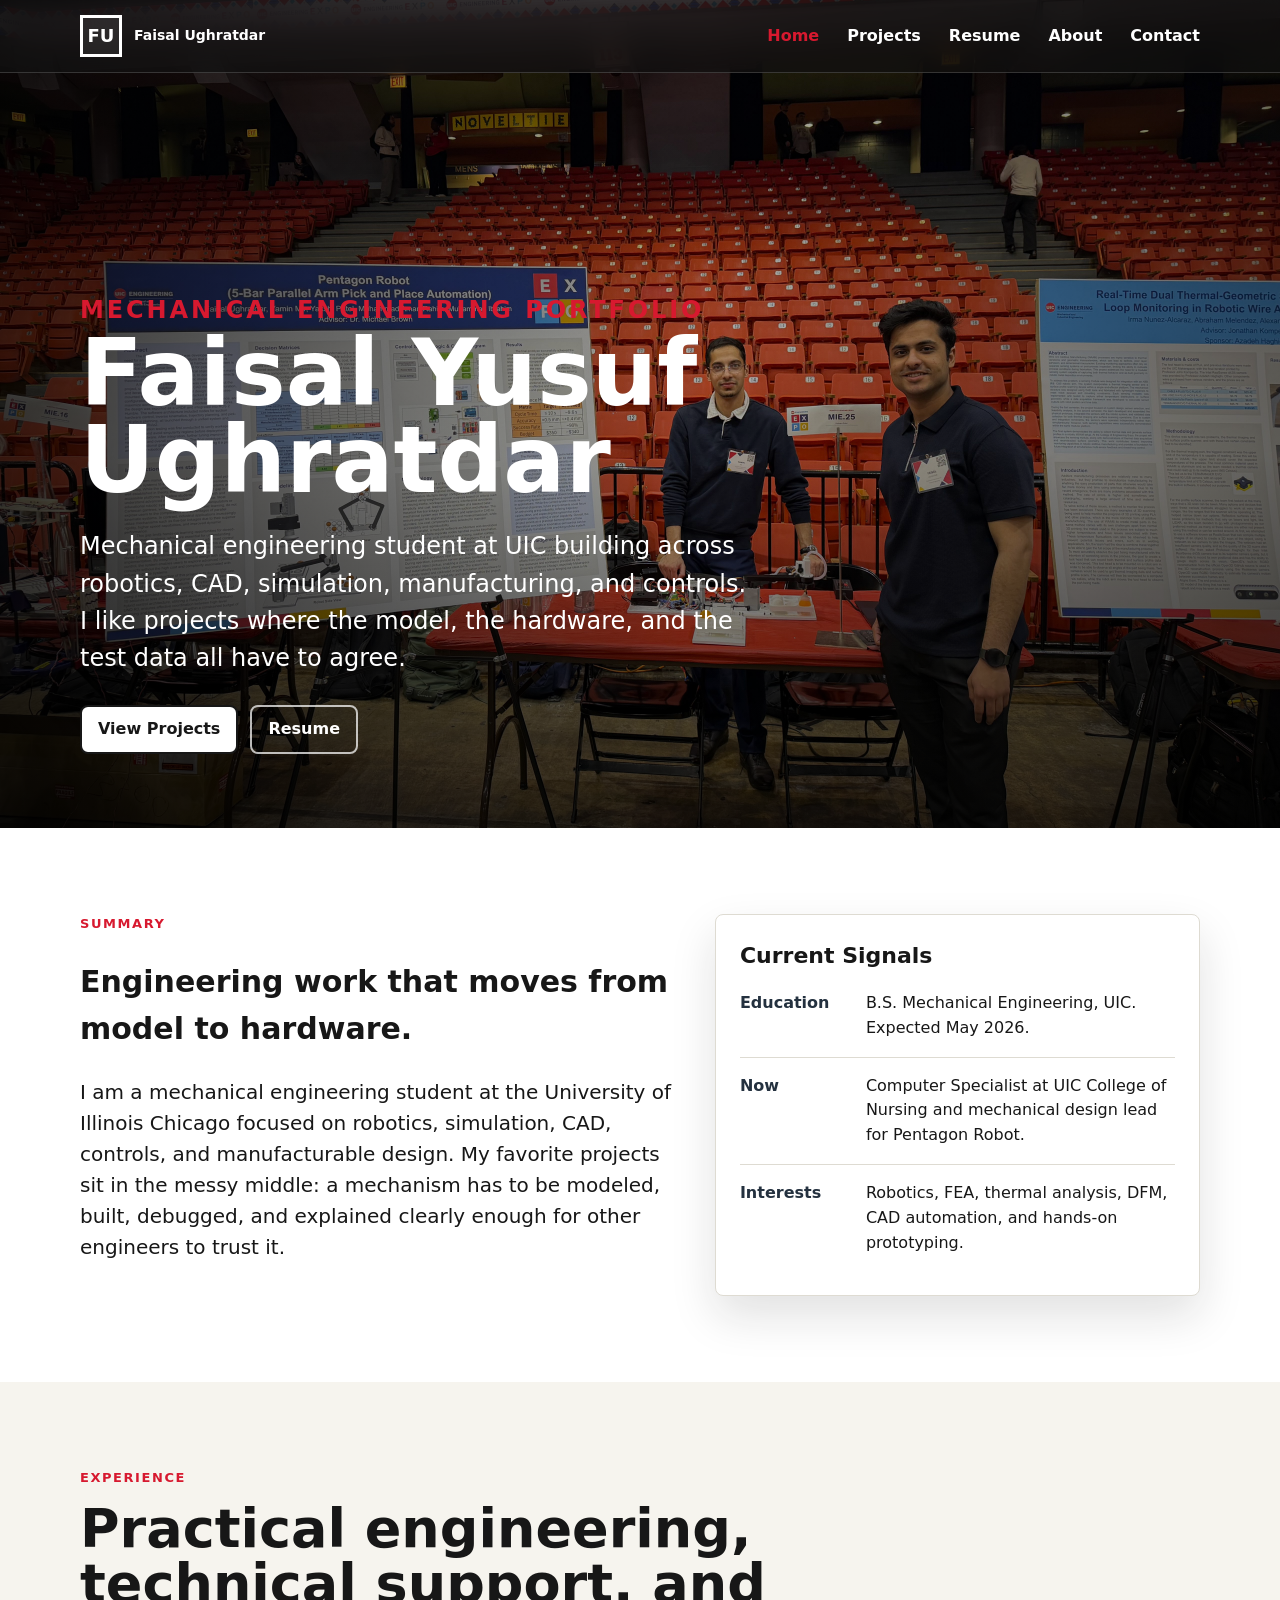
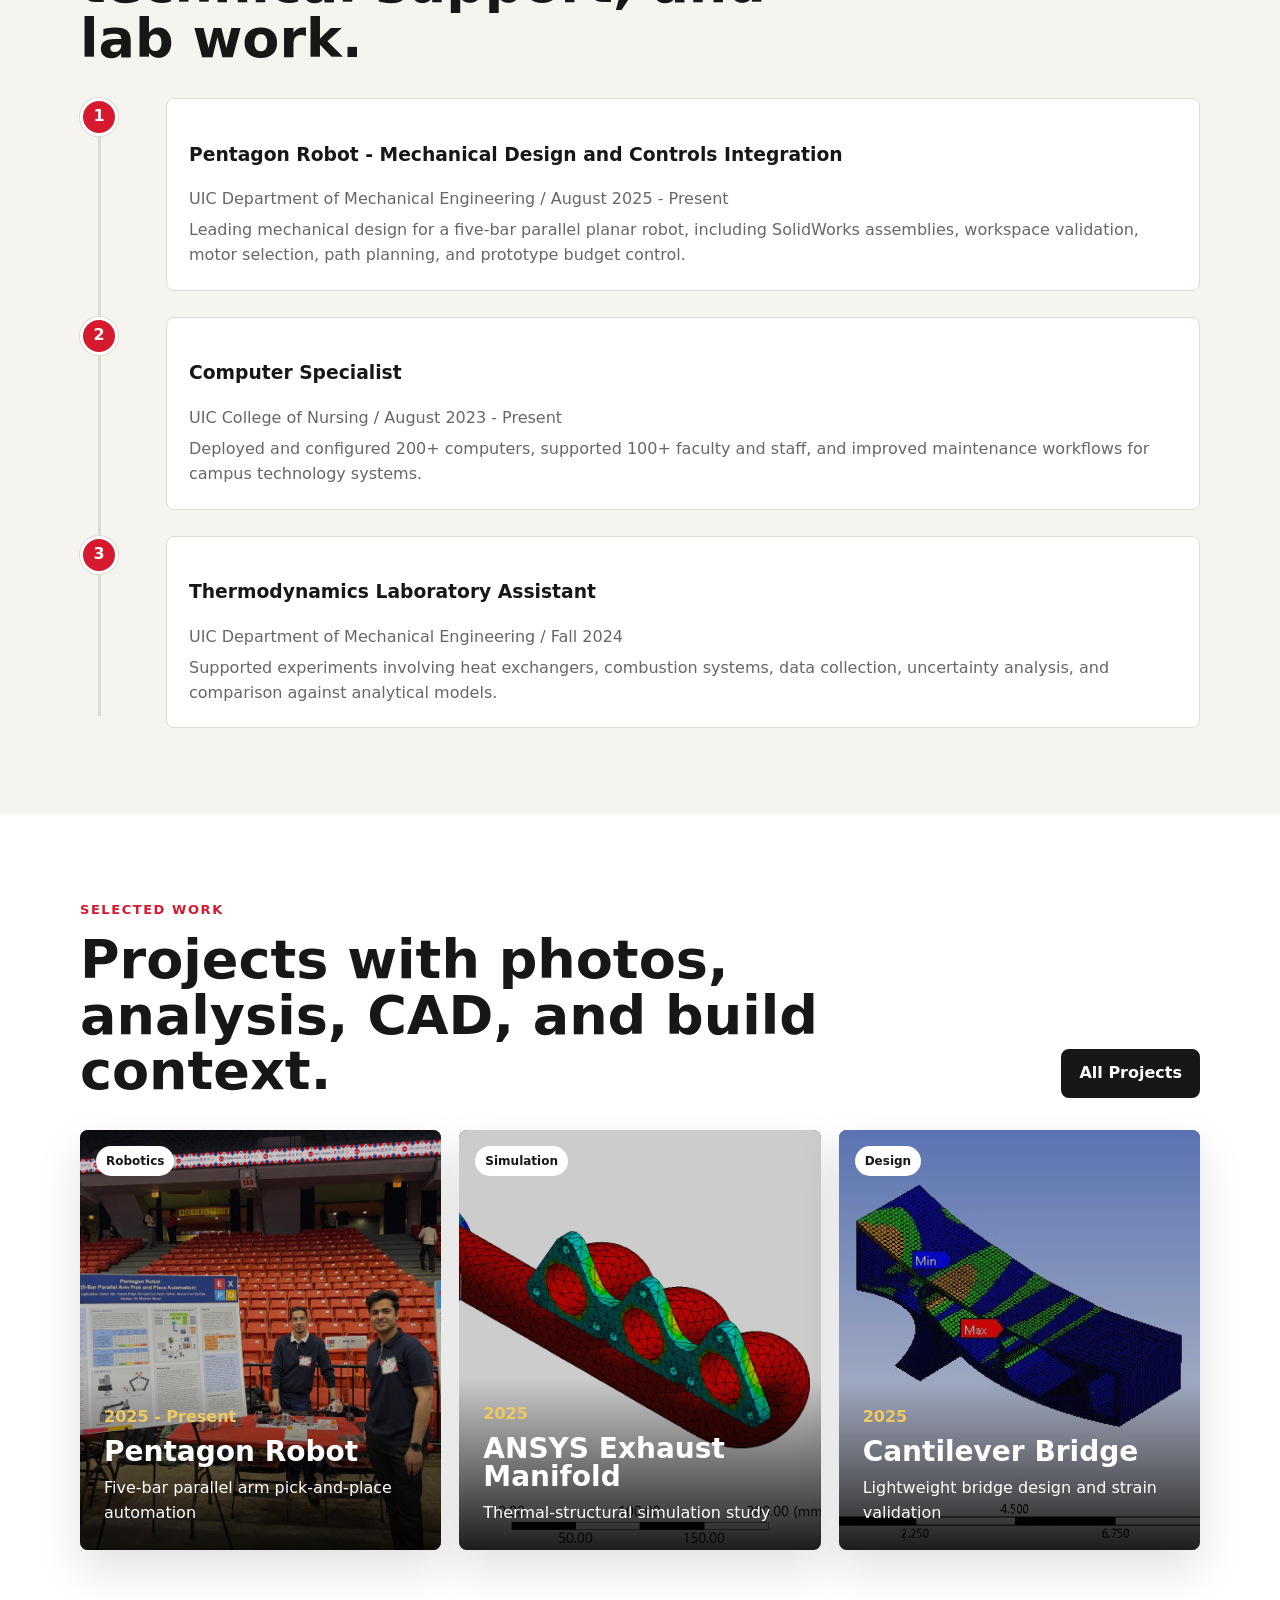
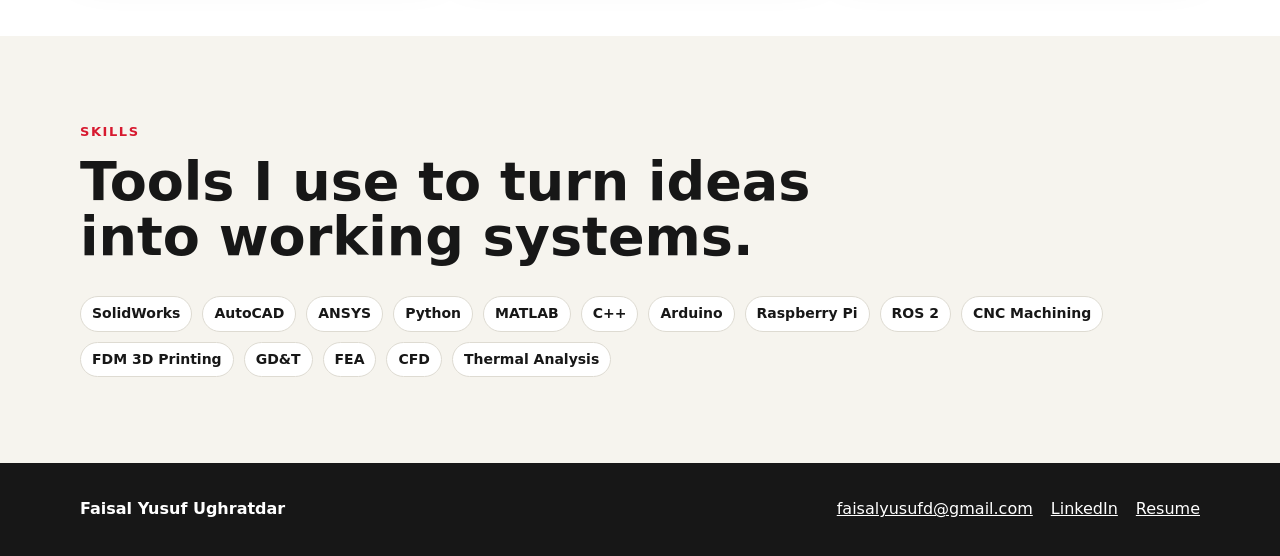
==== index.html @ 419439cc "Create engineering portfolio site" ====
<!doctype html>
<html lang="en">
  <head>
    <meta charset="utf-8">
    <meta name="viewport" content="width=device-width, initial-scale=1">
    <meta
      name="description"
      content="Mechanical engineering portfolio for Faisal Yusuf Ughratdar, featuring robotics, CAD, ANSYS simulation, and product design projects.">
    <title>Faisal Yusuf Ughratdar | Mechanical Engineering Portfolio</title>
    <link rel="stylesheet" href="assets/css/styles.css">
  </head>
  <body>
    <header class="site-header">
      <div class="shell nav-shell">
        <a class="brand" href="index.html" aria-label="Faisal Yusuf Ughratdar home">
          <span class="brand-mark">FU</span>
          <span>Faisal Ughratdar</span>
        </a>
        <button class="nav-toggle" type="button" aria-expanded="false" aria-label="Open navigation" data-nav-toggle>+</button>
        <nav class="nav-links" data-nav>
          <a href="index.html" aria-current="page">Home</a>
          <a href="projects.html">Projects</a>
          <a href="resume.html">Resume</a>
          <a href="about.html">About</a>
          <a href="contact.html">Contact</a>
        </nav>
      </div>
    </header>

    <main>
      <section class="hero">
        <img src="assets/media/projects/pentagon-robot/expo-poster.jpeg" alt="Faisal presenting the Pentagon Robot project at the UIC Engineering Expo">
        <div class="shell hero-content">
          <p class="eyebrow" data-profile-title>Mechanical Engineering Portfolio</p>
          <h1 data-profile-name>Faisal Yusuf Ughratdar</h1>
          <p data-profile-summary></p>
          <div class="hero-actions">
            <a class="button" href="projects.html">View Projects</a>
            <a class="button button--ghost" href="assets/media/resume/faisal-ughratdar-resume.pdf" data-profile-resume>Resume</a>
          </div>
        </div>
      </section>

      <section class="section section--white">
        <div class="shell intro-grid">
          <div class="intro-copy">
            <p class="eyebrow">Summary</p>
            <h2>Engineering work that moves from model to hardware.</h2>
            <p>
              I am a mechanical engineering student at the University of Illinois Chicago focused on robotics,
              simulation, CAD, controls, and manufacturable design. My favorite projects sit in the messy middle:
              a mechanism has to be modeled, built, debugged, and explained clearly enough for other engineers to trust it.
            </p>
          </div>
          <aside class="signal-board">
            <h2>Current Signals</h2>
            <div class="signal-row">
              <strong>Education</strong>
              <span>B.S. Mechanical Engineering, UIC. Expected May 2026.</span>
            </div>
            <div class="signal-row">
              <strong>Now</strong>
              <span>Computer Specialist at UIC College of Nursing and mechanical design lead for Pentagon Robot.</span>
            </div>
            <div class="signal-row">
              <strong>Interests</strong>
              <span>Robotics, FEA, thermal analysis, DFM, CAD automation, and hands-on prototyping.</span>
            </div>
          </aside>
        </div>
      </section>

      <section class="section">
        <div class="shell">
          <div class="section-heading">
            <div>
              <p class="eyebrow">Experience</p>
              <h2>Practical engineering, technical support, and lab work.</h2>
            </div>
          </div>
          <div class="timeline">
            <article class="timeline-item">
              <div class="timeline-dot">1</div>
              <div class="timeline-card">
                <h3>Pentagon Robot - Mechanical Design and Controls Integration</h3>
                <p>UIC Department of Mechanical Engineering / August 2025 - Present</p>
                <p>
                  Leading mechanical design for a five-bar parallel planar robot, including SolidWorks assemblies,
                  workspace validation, motor selection, path planning, and prototype budget control.
                </p>
              </div>
            </article>
            <article class="timeline-item">
              <div class="timeline-dot">2</div>
              <div class="timeline-card">
                <h3>Computer Specialist</h3>
                <p>UIC College of Nursing / August 2023 - Present</p>
                <p>
                  Deployed and configured 200+ computers, supported 100+ faculty and staff, and improved maintenance
                  workflows for campus technology systems.
                </p>
              </div>
            </article>
            <article class="timeline-item">
              <div class="timeline-dot">3</div>
              <div class="timeline-card">
                <h3>Thermodynamics Laboratory Assistant</h3>
                <p>UIC Department of Mechanical Engineering / Fall 2024</p>
                <p>
                  Supported experiments involving heat exchangers, combustion systems, data collection, uncertainty
                  analysis, and comparison against analytical models.
                </p>
              </div>
            </article>
          </div>
        </div>
      </section>

      <section class="section section--white">
        <div class="shell">
          <div class="section-heading">
            <div>
              <p class="eyebrow">Selected Work</p>
              <h2>Projects with photos, analysis, CAD, and build context.</h2>
            </div>
            <a class="button button--dark" href="projects.html">All Projects</a>
          </div>
          <div class="project-grid" data-featured-projects></div>
        </div>
      </section>

      <section class="section">
        <div class="shell">
          <div class="section-heading">
            <div>
              <p class="eyebrow">Skills</p>
              <h2>Tools I use to turn ideas into working systems.</h2>
            </div>
          </div>
          <div class="skills-cloud" data-skills></div>
        </div>
      </section>
    </main>

    <footer class="site-footer">
      <div class="shell footer-shell">
        <strong data-profile-name>Faisal Yusuf Ughratdar</strong>
        <div class="footer-links">
          <a href="mailto:faisalyusufd@gmail.com" data-profile-email>Email</a>
          <a href="https://linkedin.com/in/mechengineerfaisal" data-profile-linkedin target="_blank" rel="noreferrer">LinkedIn</a>
          <a href="assets/media/resume/faisal-ughratdar-resume.pdf" data-profile-resume>Resume</a>
        </div>
      </div>
    </footer>

    <script src="assets/js/data.js"></script>
    <script src="assets/js/site.js"></script>
  </body>
</html>
---- assets/css/styles.css ----
:root {
  --ink: #171717;
  --muted: #676767;
  --line: #dedbd2;
  --paper: #f6f4ee;
  --white: #ffffff;
  --steel: #24313f;
  --red: #d7192f;
  --blue: #005bbb;
  --gold: #d8a13b;
  --shadow: 0 20px 45px rgba(23, 23, 23, 0.13);
}

* {
  box-sizing: border-box;
}

html {
  scroll-behavior: smooth;
}

body {
  margin: 0;
  color: var(--ink);
  background: var(--paper);
  font-family: Inter, ui-sans-serif, system-ui, -apple-system, BlinkMacSystemFont, "Segoe UI", sans-serif;
  line-height: 1.55;
}

img,
iframe,
embed {
  display: block;
  max-width: 100%;
}

a {
  color: inherit;
}

.shell {
  width: min(1120px, calc(100% - 40px));
  margin: 0 auto;
}

.site-header {
  position: fixed;
  top: 0;
  z-index: 10;
  width: 100%;
  border-bottom: 1px solid rgba(255, 255, 255, 0.16);
  background: rgba(17, 17, 17, 0.7);
  backdrop-filter: blur(16px);
  color: var(--white);
}

.site-header--light {
  background: rgba(246, 244, 238, 0.9);
  color: var(--ink);
  border-color: var(--line);
}

.nav-shell {
  display: flex;
  align-items: center;
  justify-content: space-between;
  min-height: 72px;
}

.brand {
  display: inline-flex;
  align-items: center;
  gap: 12px;
  text-decoration: none;
  font-weight: 800;
}

.brand-mark {
  display: grid;
  width: 42px;
  height: 42px;
  place-items: center;
  border: 3px solid currentColor;
  background: rgba(255, 255, 255, 0.08);
  font-size: 18px;
  letter-spacing: 0;
}

.brand span:last-child {
  max-width: 180px;
  font-size: 14px;
  line-height: 1.1;
}

.nav-toggle {
  display: none;
  width: 42px;
  height: 42px;
  border: 1px solid currentColor;
  border-radius: 8px;
  background: transparent;
  color: inherit;
  font-size: 24px;
}

.nav-links {
  display: flex;
  align-items: center;
  gap: 28px;
}

.nav-links a {
  text-decoration: none;
  font-weight: 700;
}

.nav-links a:hover,
.nav-links a[aria-current="page"] {
  color: var(--red);
}

.hero {
  min-height: 92vh;
  display: grid;
  align-items: end;
  position: relative;
  overflow: hidden;
  color: var(--white);
  background: var(--ink);
}

.hero img {
  position: absolute;
  inset: 0;
  width: 100%;
  height: 100%;
  object-fit: cover;
}

.hero::after,
.project-hero__overlay {
  content: "";
  position: absolute;
  inset: 0;
  background:
    linear-gradient(90deg, rgba(0, 0, 0, 0.76), rgba(0, 0, 0, 0.28) 55%, rgba(0, 0, 0, 0.56)),
    linear-gradient(0deg, rgba(0, 0, 0, 0.62), rgba(0, 0, 0, 0.04) 45%);
}

.hero-content {
  position: relative;
  z-index: 1;
  padding: 150px 0 74px;
}

.eyebrow {
  margin: 0 0 12px;
  color: var(--red);
  font-size: 13px;
  font-weight: 900;
  letter-spacing: 0.12em;
  text-transform: uppercase;
}

.hero h1,
.page-hero h1,
.project-hero h1 {
  max-width: 920px;
  margin: 0;
  font-size: clamp(44px, 8vw, 92px);
  line-height: 0.95;
  letter-spacing: 0;
}

.hero p {
  max-width: 680px;
  margin: 24px 0 0;
  font-size: clamp(18px, 2vw, 24px);
}

.hero-actions,
.button-row {
  display: flex;
  flex-wrap: wrap;
  gap: 12px;
  margin-top: 28px;
}

.button {
  display: inline-flex;
  min-height: 44px;
  align-items: center;
  justify-content: center;
  border: 2px solid var(--ink);
  border-radius: 8px;
  padding: 10px 16px;
  background: var(--white);
  color: var(--ink);
  font-weight: 900;
  text-decoration: none;
}

.button--dark {
  border-color: var(--ink);
  background: var(--ink);
  color: var(--white);
}

.button--ghost {
  border-color: rgba(255, 255, 255, 0.72);
  background: transparent;
  color: var(--white);
}

.section {
  padding: 86px 0;
}

.section--white {
  background: var(--white);
}

.section-heading {
  display: flex;
  align-items: end;
  justify-content: space-between;
  gap: 24px;
  margin-bottom: 32px;
}

.section-heading h2,
.story-copy h2 {
  max-width: 780px;
  margin: 0;
  font-size: clamp(32px, 5vw, 54px);
  line-height: 1.02;
}

.intro-grid {
  display: grid;
  grid-template-columns: minmax(0, 1.1fr) minmax(280px, 0.9fr);
  gap: 42px;
  align-items: start;
}

.intro-copy {
  font-size: 20px;
}

.signal-board,
.project-panel {
  border: 1px solid var(--line);
  border-radius: 8px;
  padding: 24px;
  background: var(--white);
  box-shadow: var(--shadow);
}

.signal-board h2,
.project-panel h2 {
  margin: 0 0 18px;
  font-size: 22px;
}

.signal-row {
  display: grid;
  grid-template-columns: 110px 1fr;
  gap: 16px;
  padding: 16px 0;
  border-top: 1px solid var(--line);
}

.signal-row:first-of-type {
  border-top: 0;
  padding-top: 0;
}

.signal-row strong {
  color: var(--steel);
}

.timeline {
  position: relative;
  display: grid;
  gap: 26px;
}

.timeline::before {
  content: "";
  position: absolute;
  left: 18px;
  top: 12px;
  bottom: 12px;
  width: 3px;
  background: var(--line);
}

.timeline-item {
  position: relative;
  display: grid;
  grid-template-columns: 66px 1fr;
  gap: 20px;
}

.timeline-dot {
  display: grid;
  width: 38px;
  height: 38px;
  place-items: center;
  border: 3px solid var(--white);
  border-radius: 999px;
  background: var(--red);
  color: var(--white);
  box-shadow: 0 0 0 1px var(--line);
  font-weight: 900;
}

.timeline-card {
  border: 1px solid var(--line);
  border-radius: 8px;
  padding: 22px;
  background: var(--white);
}

.timeline-card p {
  margin: 6px 0 0;
  color: var(--muted);
}

.project-grid {
  display: grid;
  grid-template-columns: repeat(3, minmax(0, 1fr));
  gap: 18px;
}

.project-card {
  position: relative;
  min-height: 420px;
  overflow: hidden;
  border-radius: 8px;
  background: var(--ink);
  color: var(--white);
  box-shadow: var(--shadow);
  text-decoration: none;
}

.project-card img {
  width: 100%;
  height: 100%;
  min-height: 420px;
  object-fit: cover;
  transition: transform 260ms ease, opacity 260ms ease;
  opacity: 0.78;
}

.project-card:hover img {
  transform: scale(1.04);
  opacity: 0.58;
}

.project-card__category {
  position: absolute;
  left: 16px;
  top: 16px;
  border-radius: 999px;
  padding: 6px 10px;
  background: var(--white);
  color: var(--ink);
  font-size: 12px;
  font-weight: 900;
}

.project-card__body {
  position: absolute;
  inset: auto 0 0;
  padding: 24px;
  background: linear-gradient(0deg, rgba(0, 0, 0, 0.86), rgba(0, 0, 0, 0));
}

.project-card__body p {
  margin: 0 0 8px;
  color: #f1c85b;
  font-weight: 900;
}

.project-card__body h3 {
  margin: 0;
  font-size: 28px;
  line-height: 1;
}

.project-card__body span {
  display: block;
  margin-top: 10px;
}

.filter-bar {
  display: flex;
  flex-wrap: wrap;
  gap: 10px;
  margin-bottom: 28px;
}

.filter-pill {
  min-height: 38px;
  border: 1px solid var(--line);
  border-radius: 999px;
  padding: 8px 14px;
  background: var(--white);
  color: var(--ink);
  font-weight: 900;
  cursor: pointer;
}

.filter-pill.is-active {
  border-color: var(--red);
  background: var(--red);
  color: var(--white);
}

.page-hero {
  padding: 150px 0 62px;
  background: var(--steel);
  color: var(--white);
}

.page-hero p {
  max-width: 740px;
  margin: 18px 0 0;
  color: rgba(255, 255, 255, 0.82);
  font-size: 20px;
}

.resume-frame {
  width: 100%;
  height: min(78vh, 860px);
  border: 1px solid var(--line);
  border-radius: 8px;
  background: var(--white);
}

.contact-grid,
.project-story {
  display: grid;
  grid-template-columns: minmax(0, 1.25fr) minmax(300px, 0.75fr);
  gap: 32px;
  align-items: start;
}

.contact-card {
  border: 1px solid var(--line);
  border-radius: 8px;
  padding: 24px;
  background: var(--white);
}

.contact-card h2 {
  margin-top: 0;
}

.tag-list {
  display: flex;
  flex-wrap: wrap;
  gap: 10px;
}

.tag-list span,
[data-skills] span {
  display: inline-flex;
  align-items: center;
  min-height: 34px;
  border: 1px solid var(--line);
  border-radius: 999px;
  padding: 6px 11px;
  background: var(--white);
  font-size: 14px;
  font-weight: 800;
}

.skills-cloud {
  display: flex;
  flex-wrap: wrap;
  gap: 10px;
}

.project-hero {
  position: relative;
  min-height: 64vh;
  display: grid;
  align-items: end;
  overflow: hidden;
  color: var(--white);
  background: var(--ink);
}

.project-hero img {
  position: absolute;
  inset: 0;
  width: 100%;
  height: 100%;
  object-fit: cover;
}

.project-hero__content {
  position: relative;
  z-index: 1;
  padding: 140px 0 58px;
}

.project-hero__content p {
  margin: 0 0 12px;
  color: #f1c85b;
  font-weight: 900;
}

.project-hero__content span {
  display: block;
  margin-top: 14px;
  font-size: 22px;
}

.back-link {
  display: inline-flex;
  margin-bottom: 22px;
  color: var(--white);
  font-weight: 900;
  text-decoration: none;
}

.story-columns {
  display: grid;
  grid-template-columns: repeat(3, minmax(0, 1fr));
  gap: 18px;
  margin-top: 34px;
}

.story-columns article {
  border-top: 4px solid var(--red);
  padding-top: 14px;
}

.story-columns h3 {
  margin: 0 0 8px;
}

.story-columns p {
  margin: 0;
  color: var(--muted);
}

.stat-stack {
  display: grid;
  gap: 12px;
  margin: 22px 0;
}

.stat-stack div {
  border-top: 1px solid var(--line);
  padding-top: 12px;
}

.stat-stack strong {
  display: block;
  color: var(--red);
  font-size: 28px;
  line-height: 1;
}

.stat-stack span {
  color: var(--muted);
}

.media-grid {
  display: grid;
  grid-template-columns: repeat(3, minmax(0, 1fr));
  gap: 14px;
}

.media-tile {
  width: 100%;
  aspect-ratio: 4 / 3;
  overflow: hidden;
  border: 0;
  border-radius: 8px;
  padding: 0;
  background: var(--ink);
  cursor: zoom-in;
}

.media-tile img {
  width: 100%;
  height: 100%;
  object-fit: cover;
  transition: transform 220ms ease;
}

.media-tile:hover img {
  transform: scale(1.04);
}

.video-frame {
  aspect-ratio: 16 / 9;
  overflow: hidden;
  border-radius: 8px;
  background: var(--ink);
}

.video-frame iframe {
  width: 100%;
  height: 100%;
  border: 0;
}

.lightbox {
  width: min(1100px, 92vw);
  border: 0;
  border-radius: 8px;
  padding: 0;
  background: transparent;
}

.lightbox::backdrop {
  background: rgba(0, 0, 0, 0.82);
}

.lightbox button {
  position: fixed;
  top: 18px;
  right: 18px;
  width: 44px;
  height: 44px;
  border: 0;
  border-radius: 8px;
  background: var(--white);
  color: var(--ink);
  font-weight: 900;
}

.lightbox img {
  max-height: 86vh;
  width: 100%;
  object-fit: contain;
}

.site-footer {
  padding: 34px 0;
  background: var(--ink);
  color: var(--white);
}

.footer-shell {
  display: flex;
  justify-content: space-between;
  gap: 24px;
  align-items: center;
}

.footer-links {
  display: flex;
  gap: 18px;
}

@media (max-width: 900px) {
  .nav-toggle {
    display: inline-grid;
    place-items: center;
  }

  .nav-links {
    position: absolute;
    top: 72px;
    left: 0;
    right: 0;
    display: none;
    flex-direction: column;
    align-items: stretch;
    gap: 0;
    padding: 10px 20px 20px;
    background: inherit;
  }

  .nav-links.is-open {
    display: flex;
  }

  .nav-links a {
    padding: 12px 0;
  }

  .intro-grid,
  .contact-grid,
  .project-story,
  .story-columns {
    grid-template-columns: 1fr;
  }

  .project-grid,
  .media-grid {
    grid-template-columns: repeat(2, minmax(0, 1fr));
  }
}

@media (max-width: 620px) {
  .shell {
    width: min(100% - 28px, 1120px);
  }

  .hero {
    min-height: 780px;
  }

  .hero-content {
    padding-top: 118px;
  }

  .section {
    padding: 58px 0;
  }

  .section-heading,
  .footer-shell {
    display: block;
  }

  .project-grid,
  .media-grid {
    grid-template-columns: 1fr;
  }

  .project-card,
  .project-card img {
    min-height: 360px;
  }

  .signal-row {
    grid-template-columns: 1fr;
  }
}
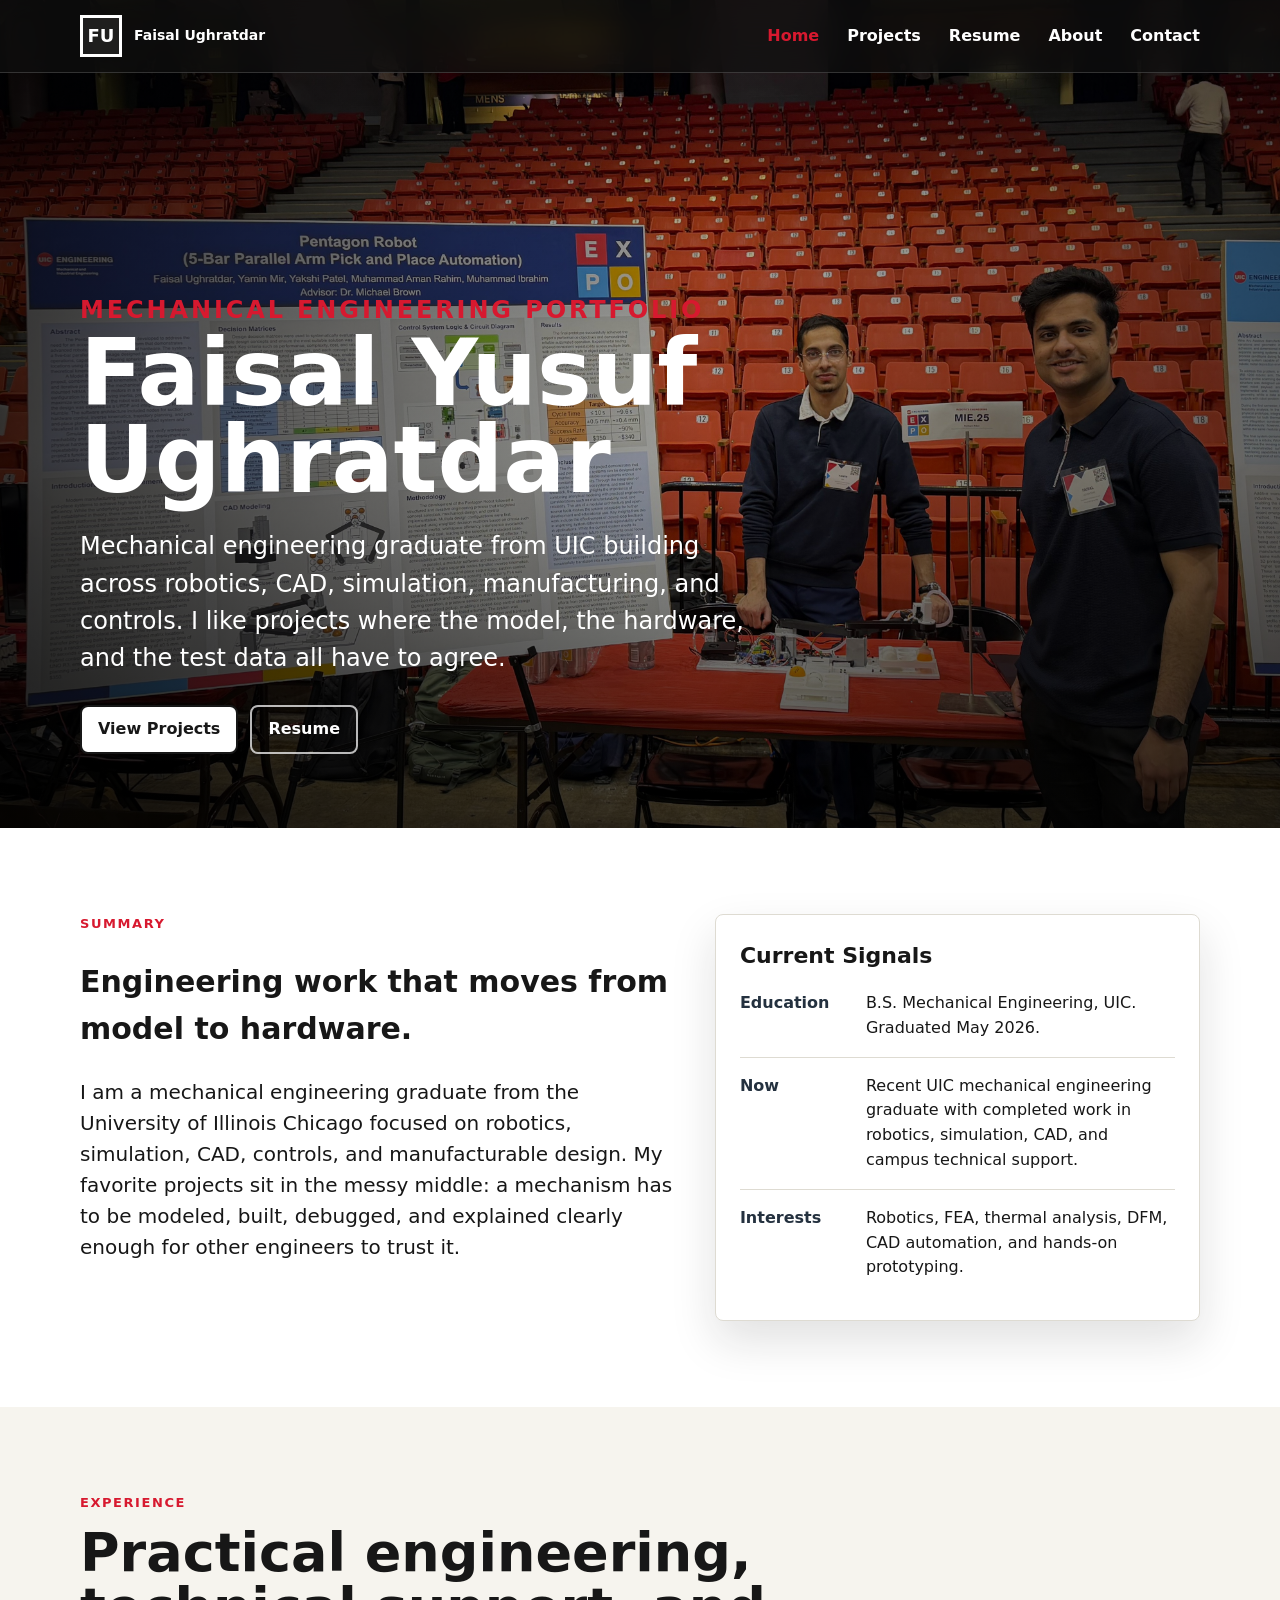
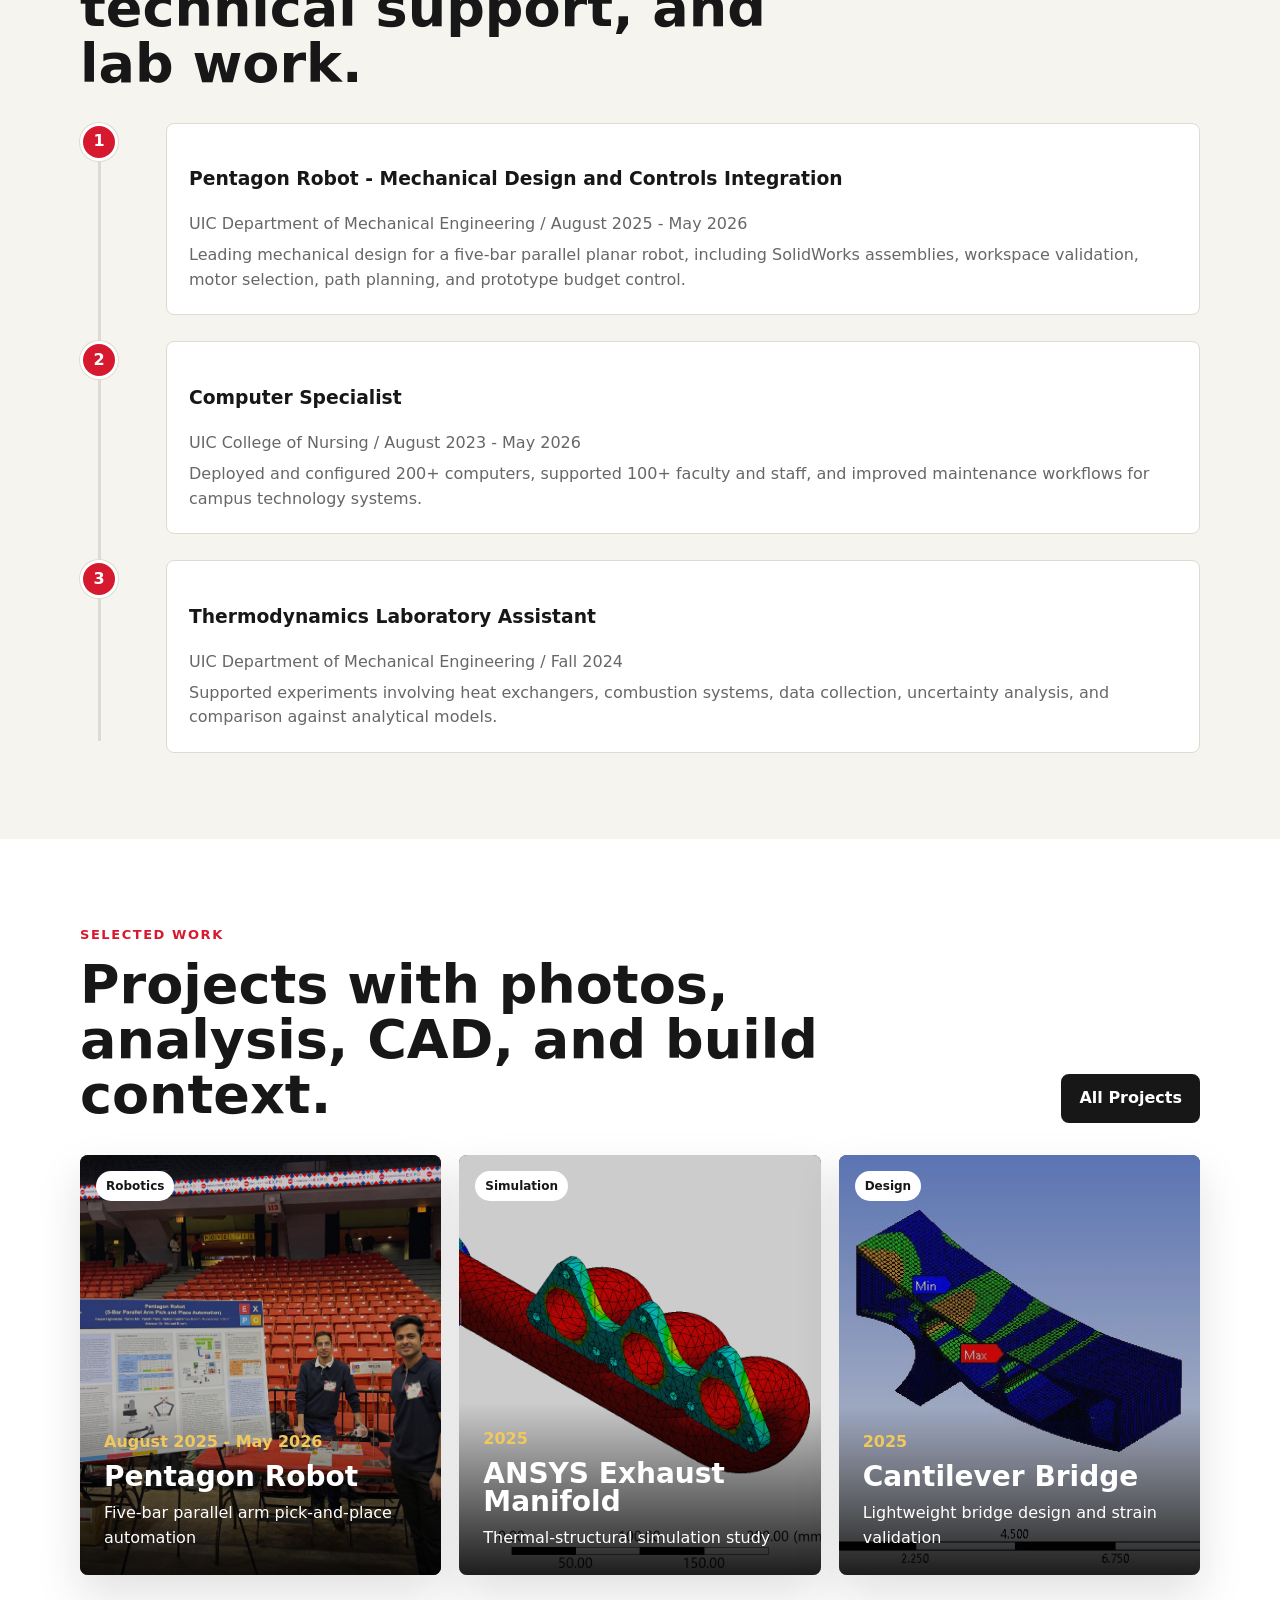
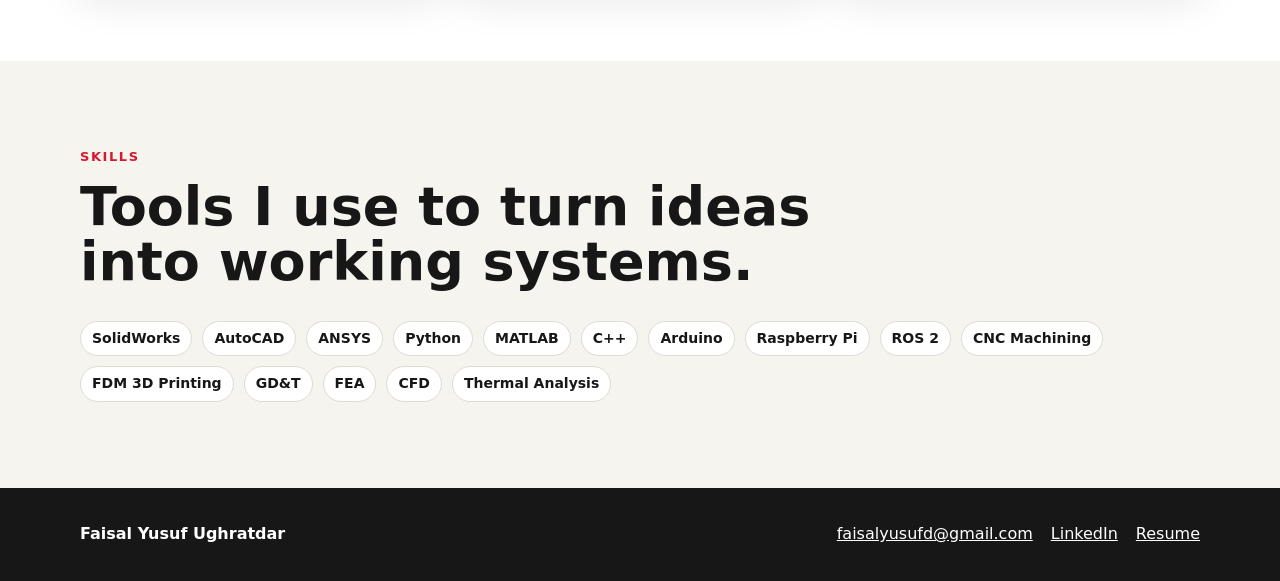
==== commit 6c69efcc: "Update portfolio after graduation" ====
--- a/index.html
+++ b/index.html
@@ -47,7 +47,7 @@
             <p class="eyebrow">Summary</p>
             <h2>Engineering work that moves from model to hardware.</h2>
             <p>
-              I am a mechanical engineering student at the University of Illinois Chicago focused on robotics,
+              I am a mechanical engineering graduate from the University of Illinois Chicago focused on robotics,
               simulation, CAD, controls, and manufacturable design. My favorite projects sit in the messy middle:
               a mechanism has to be modeled, built, debugged, and explained clearly enough for other engineers to trust it.
             </p>
@@ -56,11 +56,11 @@
             <h2>Current Signals</h2>
             <div class="signal-row">
               <strong>Education</strong>
-              <span>B.S. Mechanical Engineering, UIC. Expected May 2026.</span>
+              <span>B.S. Mechanical Engineering, UIC. Graduated May 2026.</span>
             </div>
             <div class="signal-row">
               <strong>Now</strong>
-              <span>Computer Specialist at UIC College of Nursing and mechanical design lead for Pentagon Robot.</span>
+              <span>Recent UIC mechanical engineering graduate with completed work in robotics, simulation, CAD, and campus technical support.</span>
             </div>
             <div class="signal-row">
               <strong>Interests</strong>
@@ -83,7 +83,7 @@
               <div class="timeline-dot">1</div>
               <div class="timeline-card">
                 <h3>Pentagon Robot - Mechanical Design and Controls Integration</h3>
-                <p>UIC Department of Mechanical Engineering / August 2025 - Present</p>
+                <p>UIC Department of Mechanical Engineering / August 2025 - May 2026</p>
                 <p>
                   Leading mechanical design for a five-bar parallel planar robot, including SolidWorks assemblies,
                   workspace validation, motor selection, path planning, and prototype budget control.
@@ -94,7 +94,7 @@
               <div class="timeline-dot">2</div>
               <div class="timeline-card">
                 <h3>Computer Specialist</h3>
-                <p>UIC College of Nursing / August 2023 - Present</p>
+                <p>UIC College of Nursing / August 2023 - May 2026</p>
                 <p>
                   Deployed and configured 200+ computers, supported 100+ faculty and staff, and improved maintenance
                   workflows for campus technology systems.
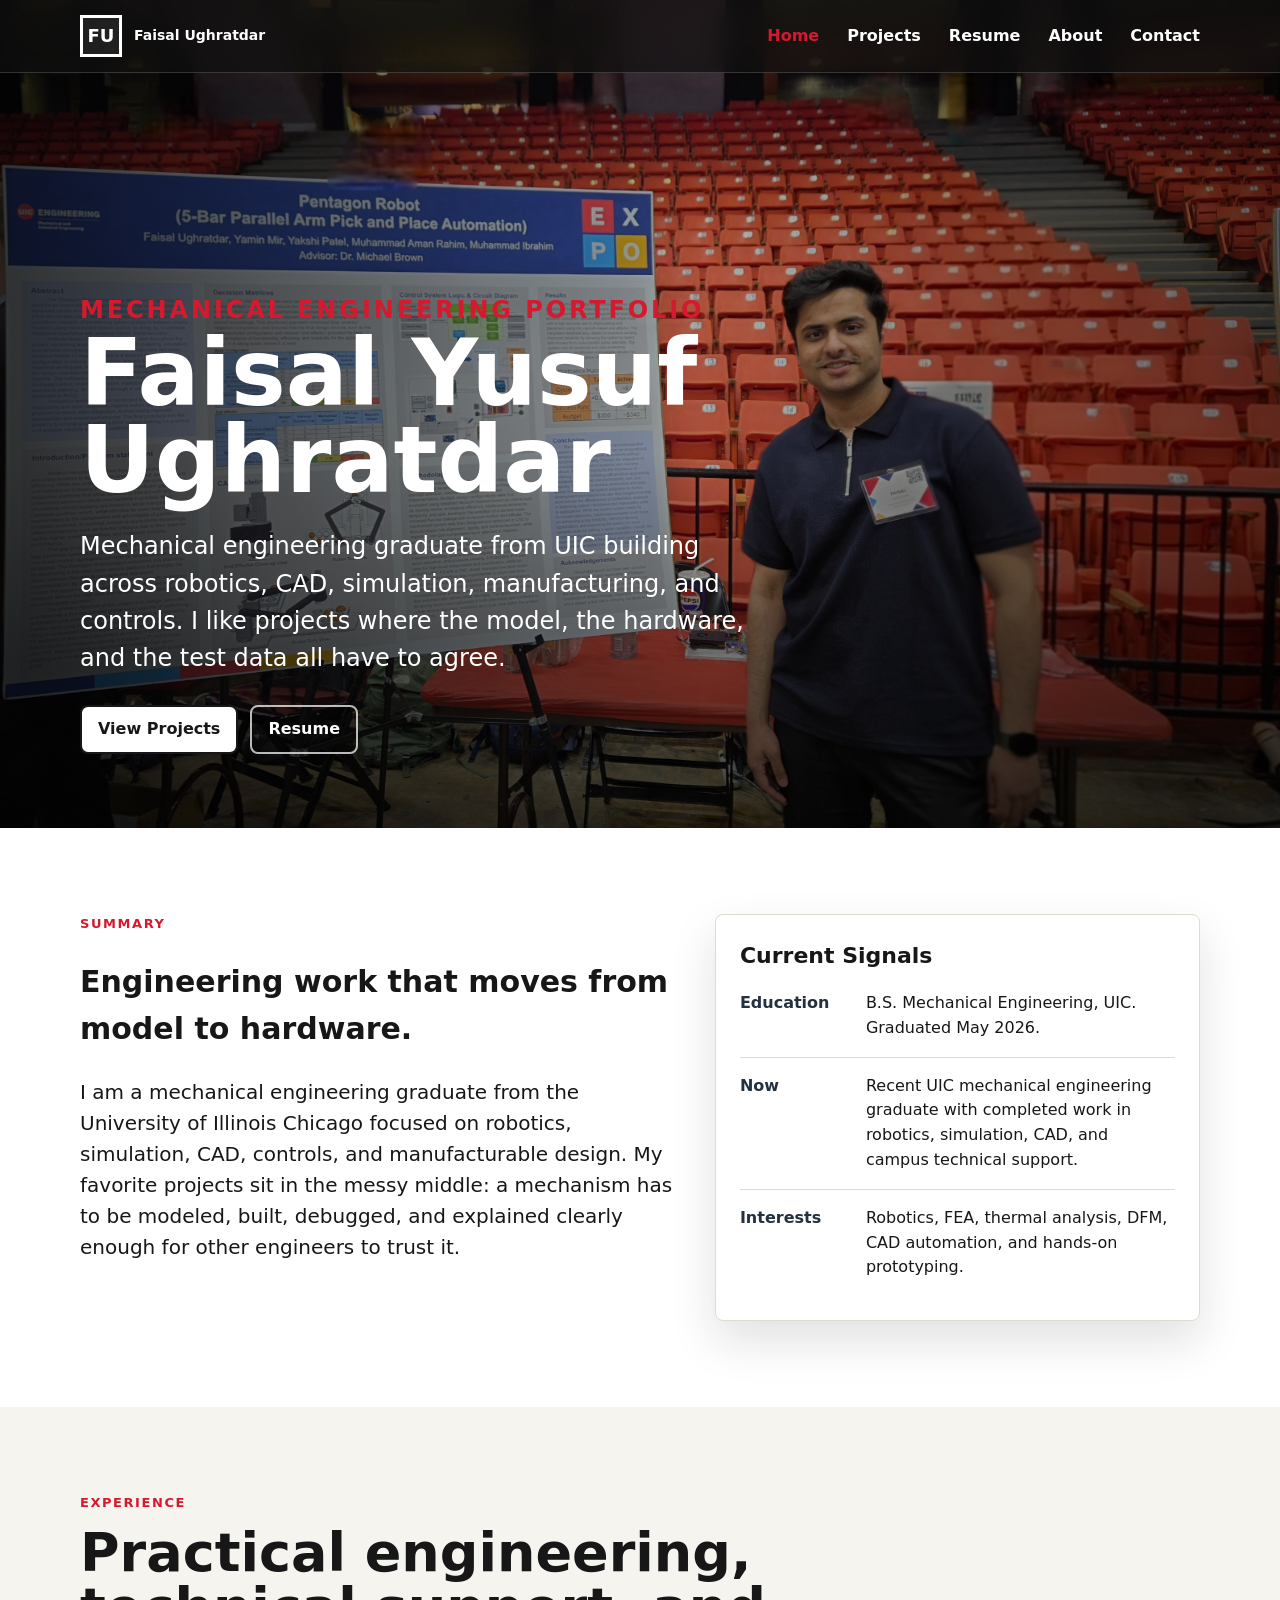
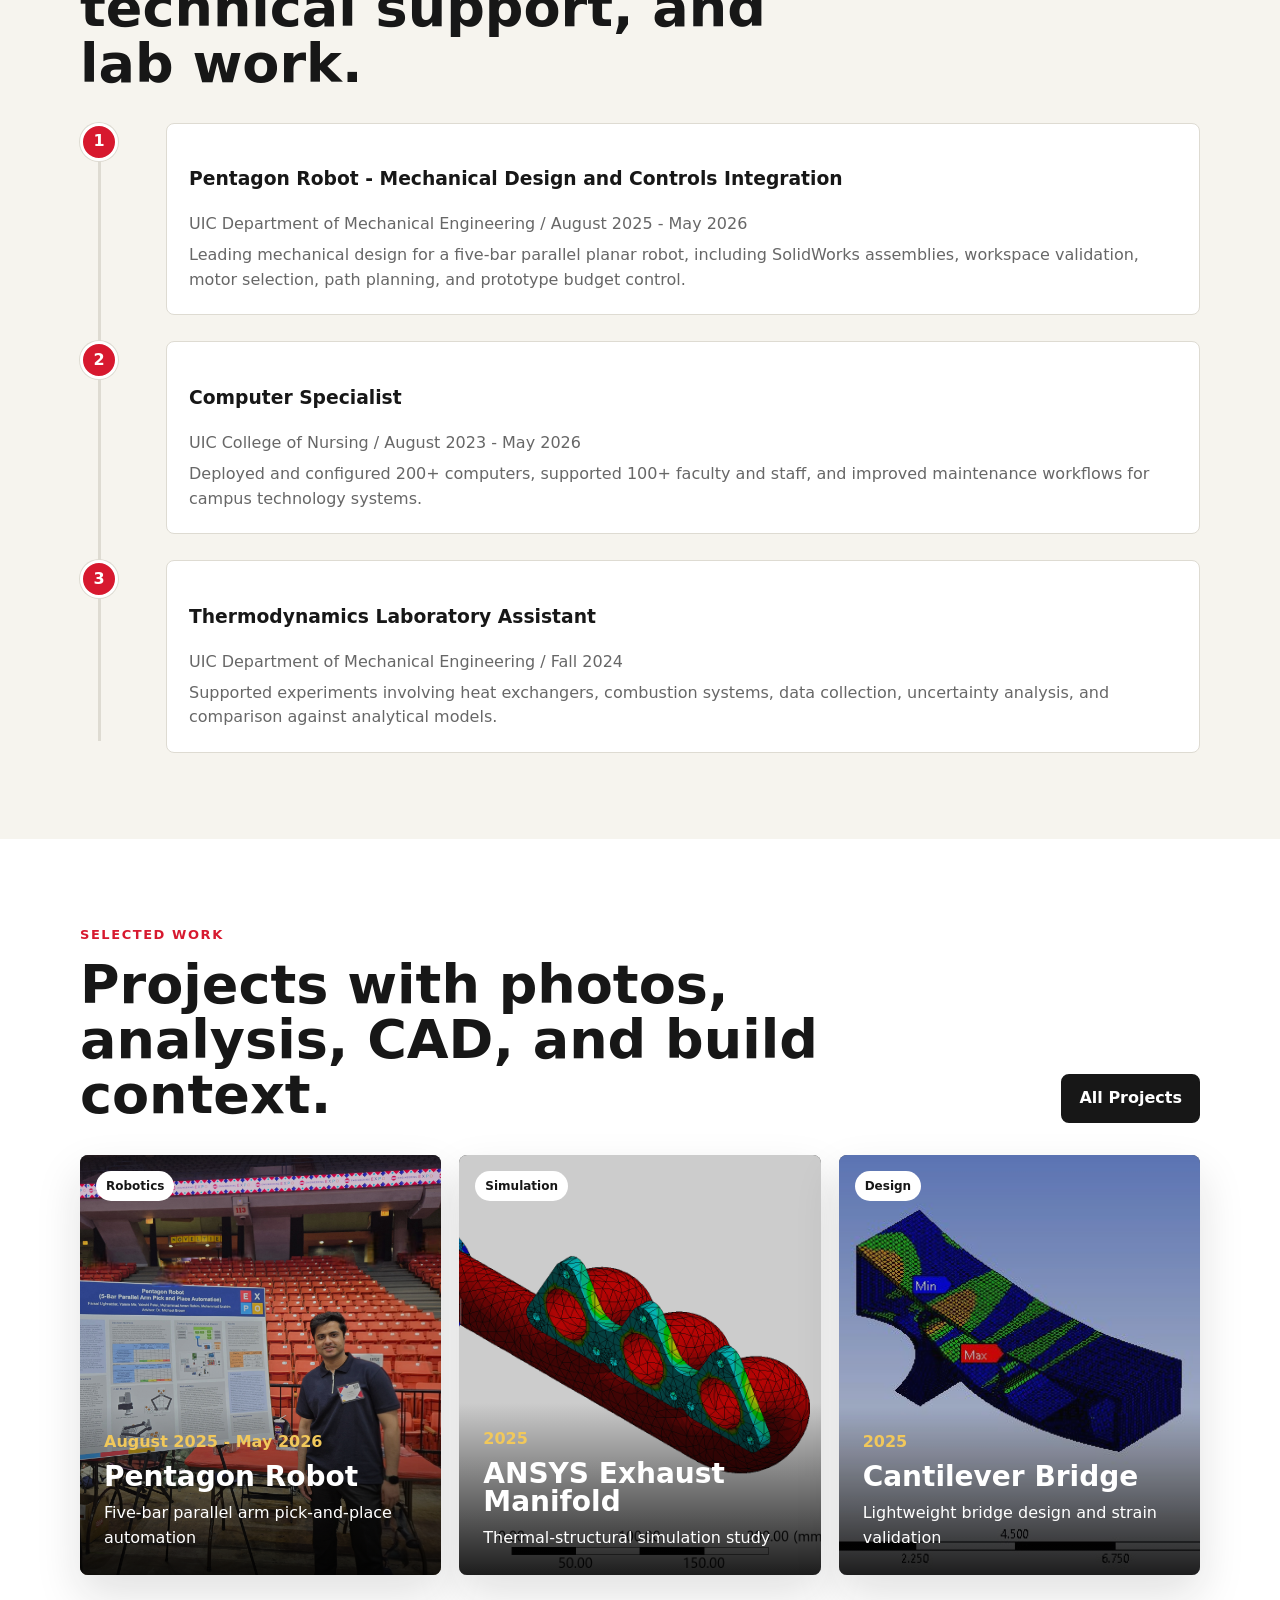
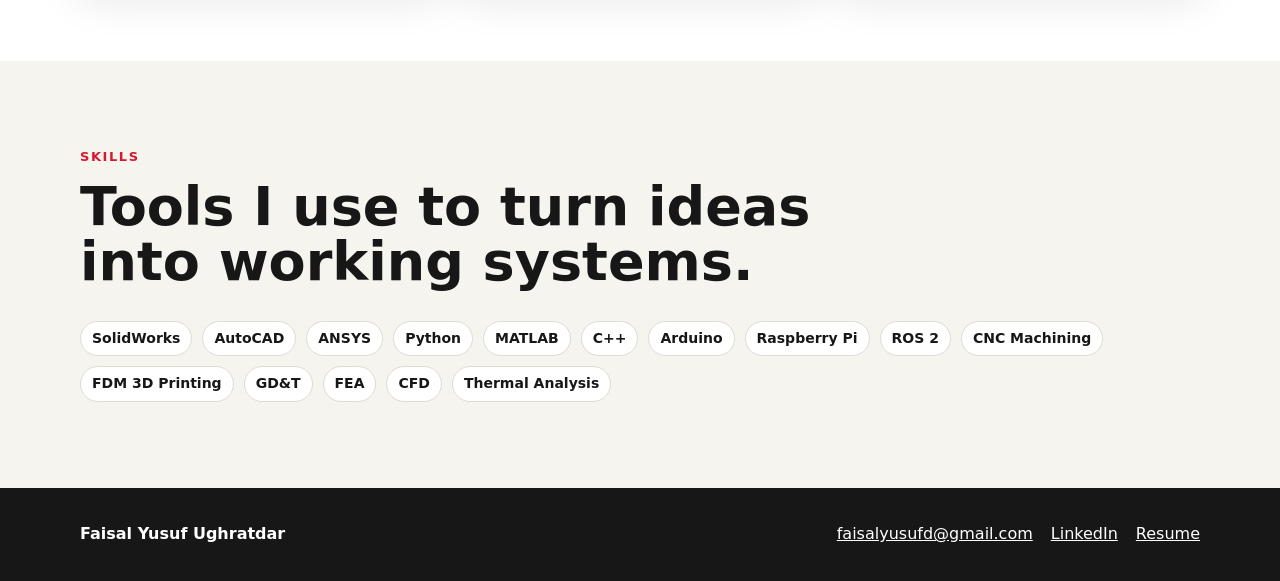
==== commit 1ed0897f: "Add Pentagon Robot video" ====
--- a/index.html
+++ b/index.html
@@ -29,7 +29,7 @@
 
     <main>
       <section class="hero">
-        <img src="assets/media/projects/pentagon-robot/expo-poster.jpeg" alt="Faisal presenting the Pentagon Robot project at the UIC Engineering Expo">
+        <img src="assets/media/projects/pentagon-robot/expo-poster.jpg" alt="Faisal presenting the Pentagon Robot project at the UIC Engineering Expo">
         <div class="shell hero-content">
           <p class="eyebrow" data-profile-title>Mechanical Engineering Portfolio</p>
           <h1 data-profile-name>Faisal Yusuf Ughratdar</h1>
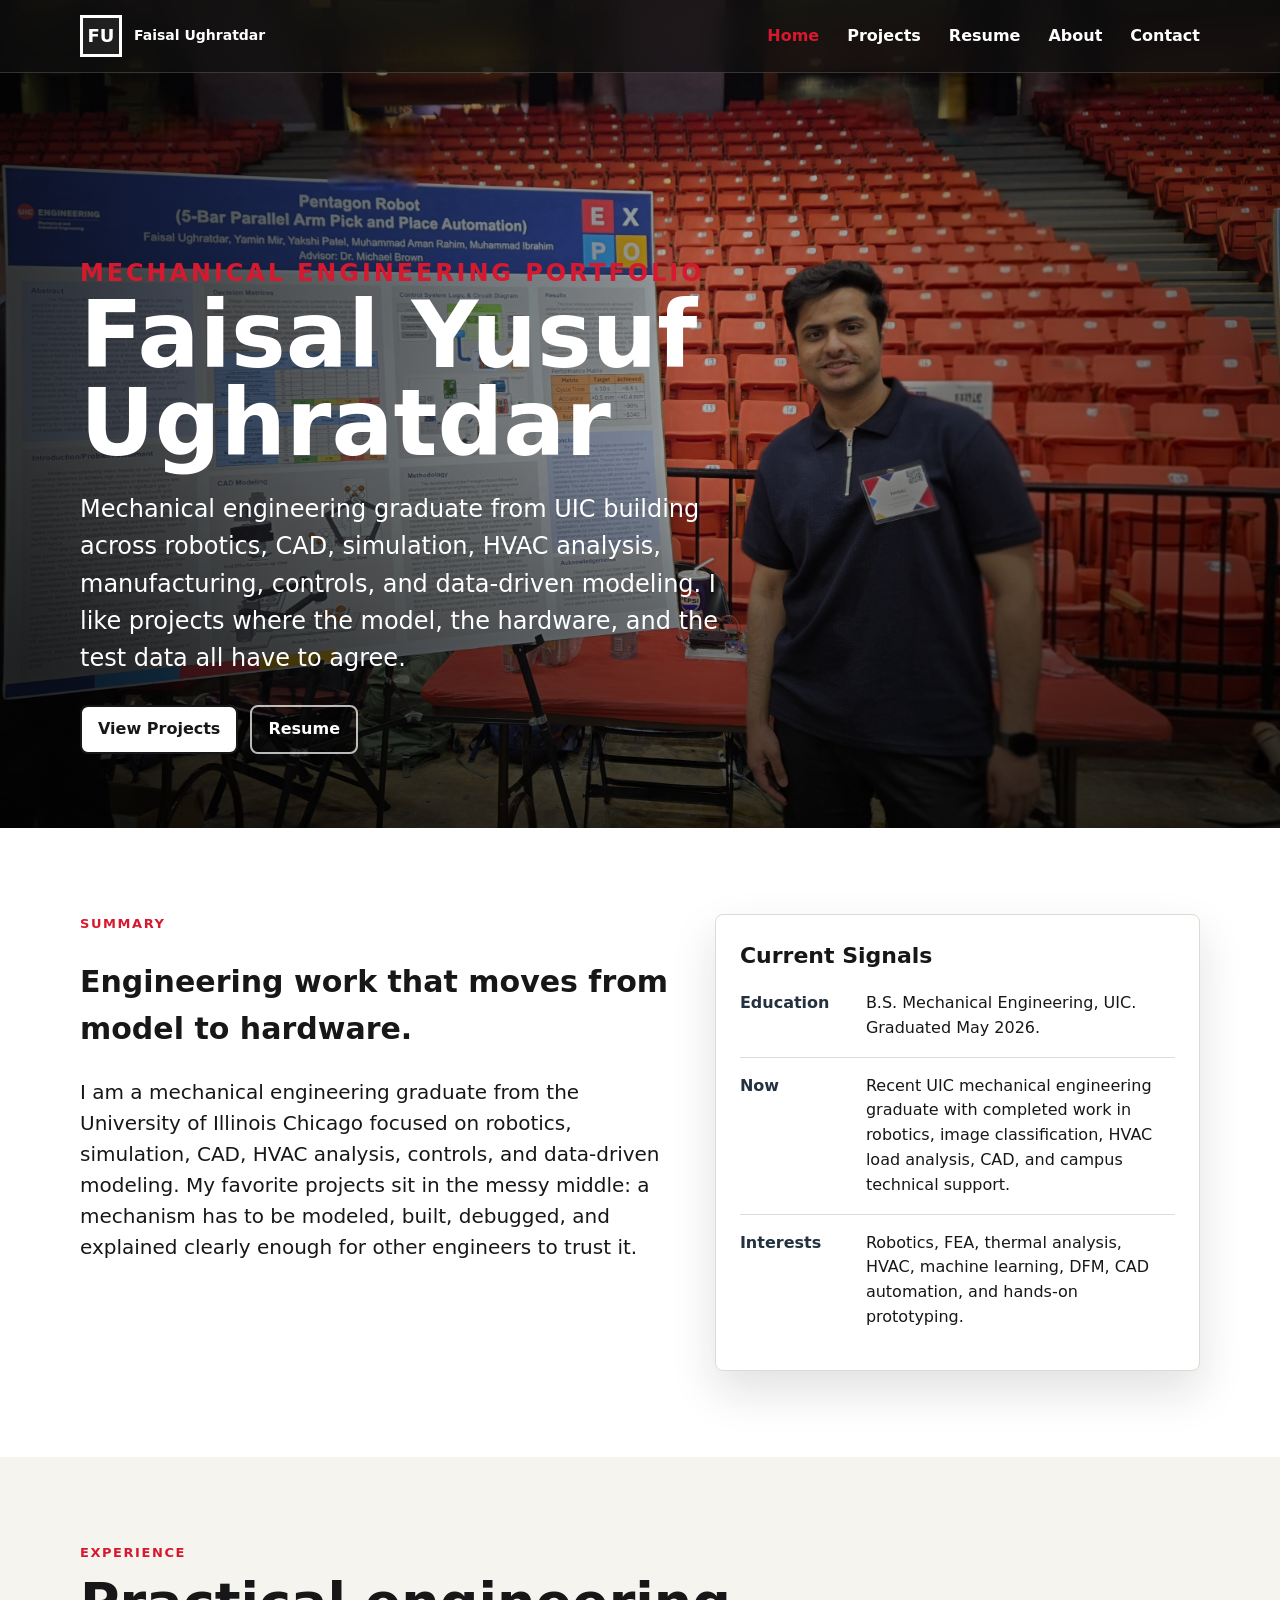
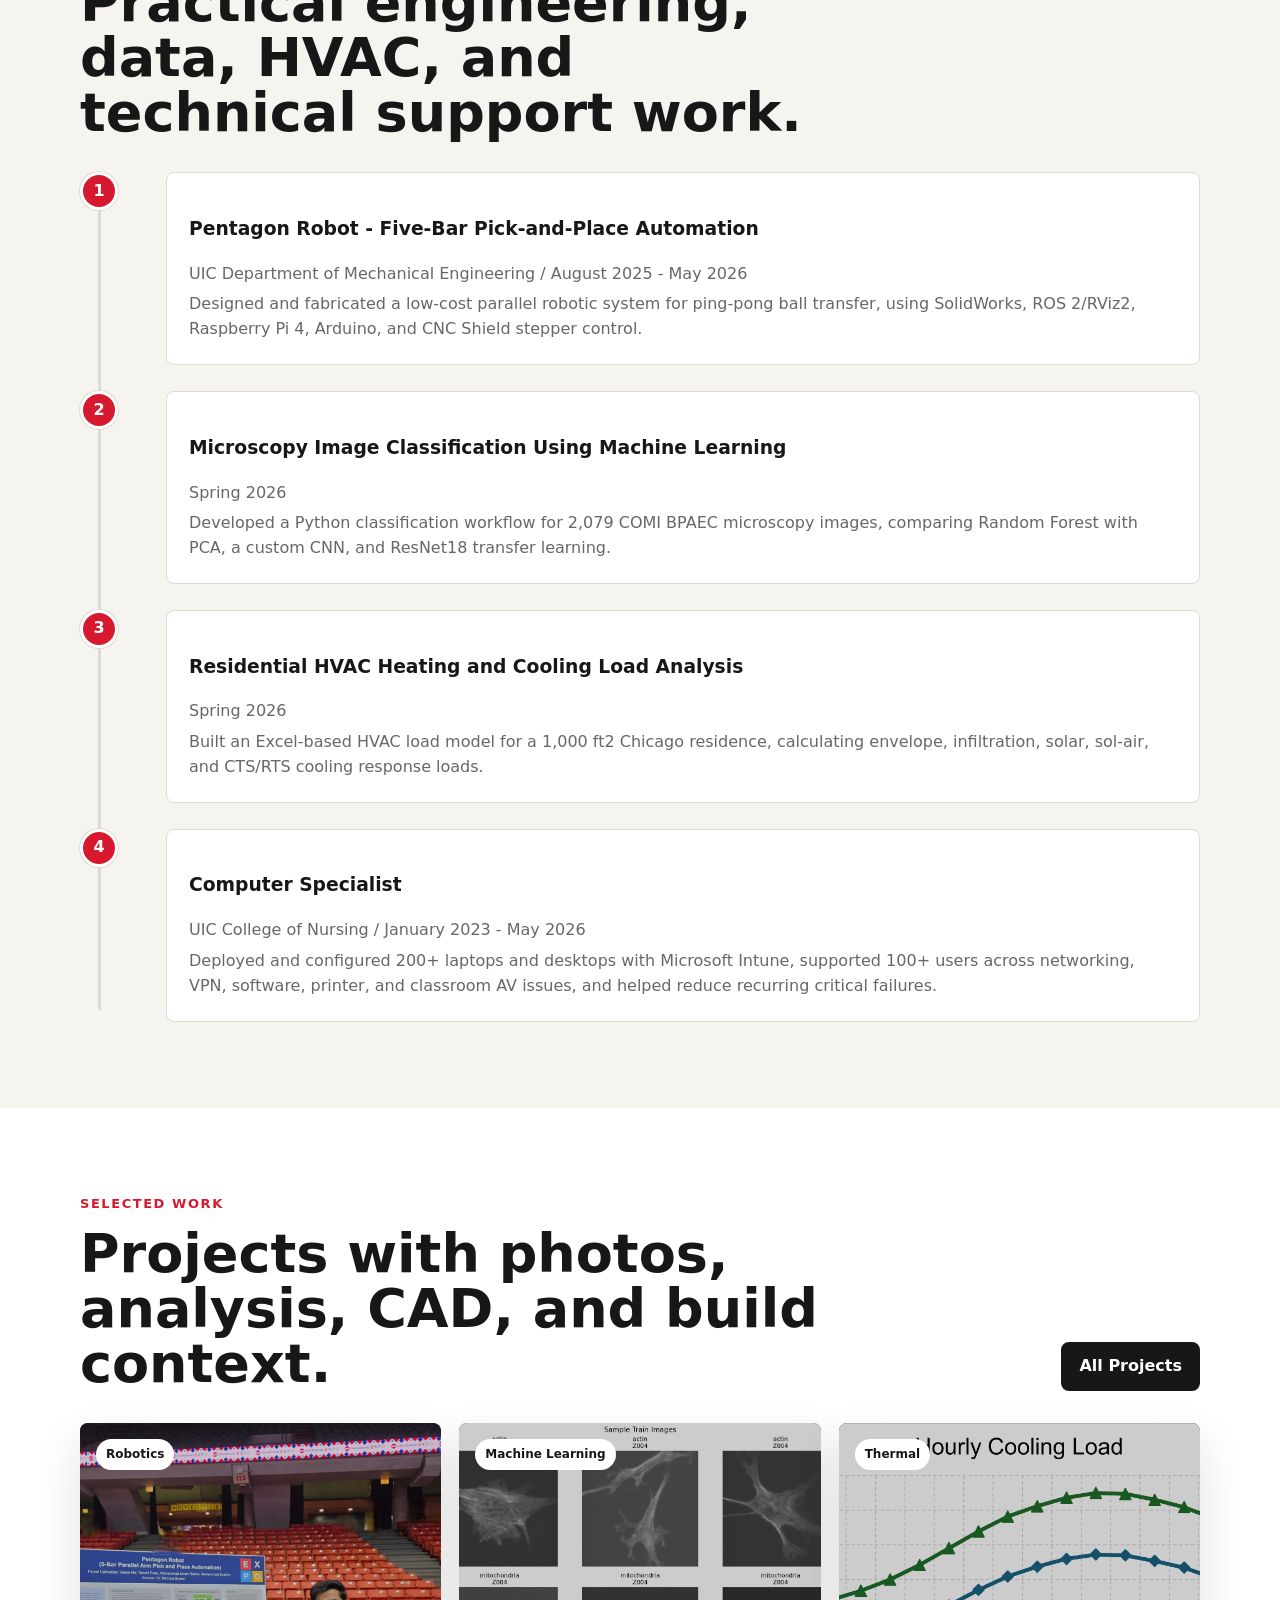
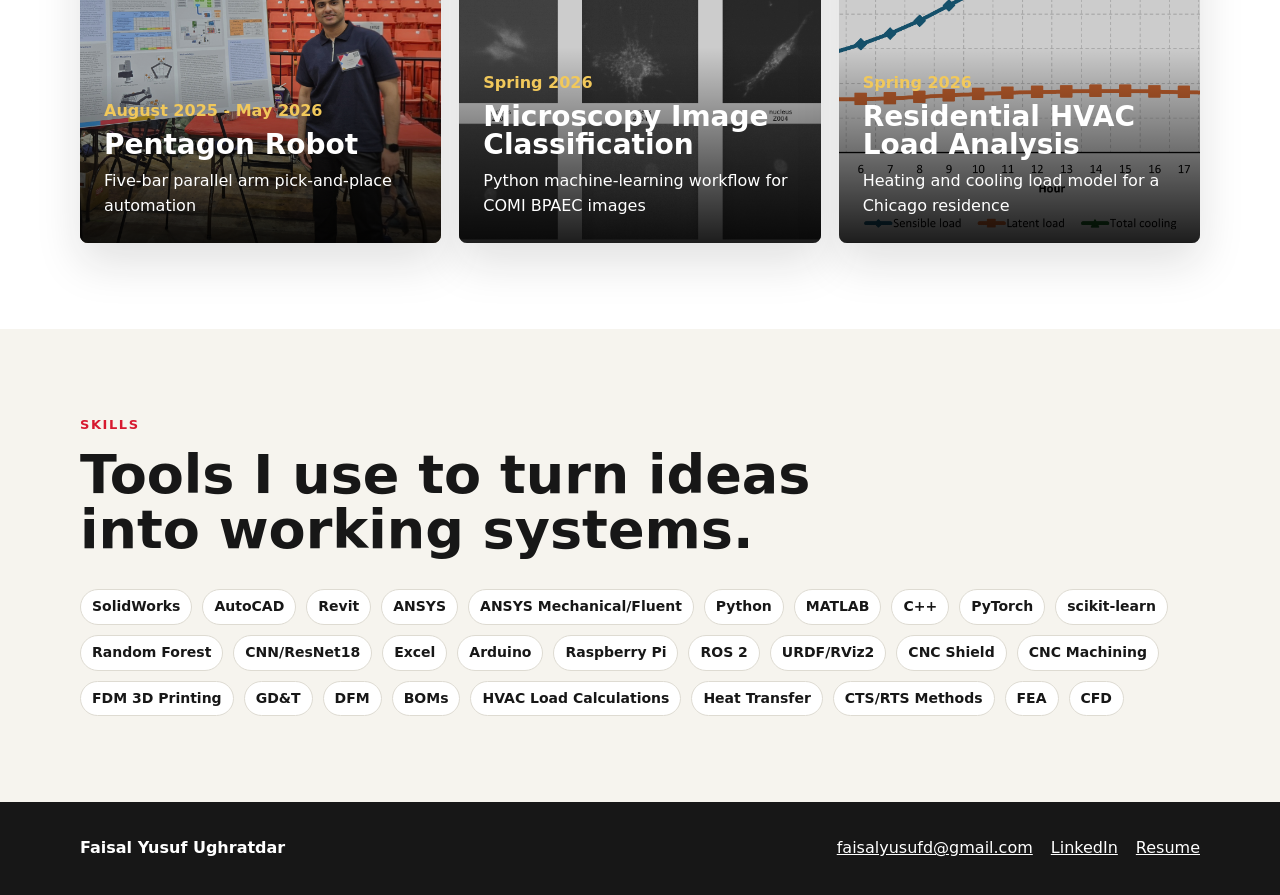
==== commit 0fff22f2: "Update resume-driven portfolio projects" ====
--- a/index.html
+++ b/index.html
@@ -48,7 +48,7 @@
             <h2>Engineering work that moves from model to hardware.</h2>
             <p>
               I am a mechanical engineering graduate from the University of Illinois Chicago focused on robotics,
-              simulation, CAD, controls, and manufacturable design. My favorite projects sit in the messy middle:
+              simulation, CAD, HVAC analysis, controls, and data-driven modeling. My favorite projects sit in the messy middle:
               a mechanism has to be modeled, built, debugged, and explained clearly enough for other engineers to trust it.
             </p>
           </div>
@@ -60,11 +60,11 @@
             </div>
             <div class="signal-row">
               <strong>Now</strong>
-              <span>Recent UIC mechanical engineering graduate with completed work in robotics, simulation, CAD, and campus technical support.</span>
+              <span>Recent UIC mechanical engineering graduate with completed work in robotics, image classification, HVAC load analysis, CAD, and campus technical support.</span>
             </div>
             <div class="signal-row">
               <strong>Interests</strong>
-              <span>Robotics, FEA, thermal analysis, DFM, CAD automation, and hands-on prototyping.</span>
+              <span>Robotics, FEA, thermal analysis, HVAC, machine learning, DFM, CAD automation, and hands-on prototyping.</span>
             </div>
           </aside>
         </div>
@@ -75,40 +75,51 @@
           <div class="section-heading">
             <div>
               <p class="eyebrow">Experience</p>
-              <h2>Practical engineering, technical support, and lab work.</h2>
+              <h2>Practical engineering, data, HVAC, and technical support work.</h2>
             </div>
           </div>
           <div class="timeline">
             <article class="timeline-item">
               <div class="timeline-dot">1</div>
               <div class="timeline-card">
-                <h3>Pentagon Robot - Mechanical Design and Controls Integration</h3>
+                <h3>Pentagon Robot - Five-Bar Pick-and-Place Automation</h3>
                 <p>UIC Department of Mechanical Engineering / August 2025 - May 2026</p>
                 <p>
-                  Leading mechanical design for a five-bar parallel planar robot, including SolidWorks assemblies,
-                  workspace validation, motor selection, path planning, and prototype budget control.
+                  Designed and fabricated a low-cost parallel robotic system for ping-pong ball transfer, using
+                  SolidWorks, ROS 2/RViz2, Raspberry Pi 4, Arduino, and CNC Shield stepper control.
                 </p>
               </div>
             </article>
             <article class="timeline-item">
               <div class="timeline-dot">2</div>
               <div class="timeline-card">
-                <h3>Computer Specialist</h3>
-                <p>UIC College of Nursing / August 2023 - May 2026</p>
+                <h3>Microscopy Image Classification Using Machine Learning</h3>
+                <p>Spring 2026</p>
                 <p>
-                  Deployed and configured 200+ computers, supported 100+ faculty and staff, and improved maintenance
-                  workflows for campus technology systems.
+                  Developed a Python classification workflow for 2,079 COMI BPAEC microscopy images, comparing
+                  Random Forest with PCA, a custom CNN, and ResNet18 transfer learning.
                 </p>
               </div>
             </article>
             <article class="timeline-item">
               <div class="timeline-dot">3</div>
               <div class="timeline-card">
-                <h3>Thermodynamics Laboratory Assistant</h3>
-                <p>UIC Department of Mechanical Engineering / Fall 2024</p>
+                <h3>Residential HVAC Heating and Cooling Load Analysis</h3>
+                <p>Spring 2026</p>
                 <p>
-                  Supported experiments involving heat exchangers, combustion systems, data collection, uncertainty
-                  analysis, and comparison against analytical models.
+                  Built an Excel-based HVAC load model for a 1,000 ft2 Chicago residence, calculating envelope,
+                  infiltration, solar, sol-air, and CTS/RTS cooling response loads.
+                </p>
+              </div>
+            </article>
+            <article class="timeline-item">
+              <div class="timeline-dot">4</div>
+              <div class="timeline-card">
+                <h3>Computer Specialist</h3>
+                <p>UIC College of Nursing / January 2023 - May 2026</p>
+                <p>
+                  Deployed and configured 200+ laptops and desktops with Microsoft Intune, supported 100+ users across
+                  networking, VPN, software, printer, and classroom AV issues, and helped reduce recurring critical failures.
                 </p>
               </div>
             </article>
--- a/assets/css/styles.css
+++ b/assets/css/styles.css
@@ -358,6 +358,18 @@
   opacity: 0.58;
 }
 
+.project-card--plain {
+  background:
+    linear-gradient(145deg, rgba(36, 49, 63, 0.96), rgba(23, 23, 23, 0.98)),
+    var(--steel);
+}
+
+.project-card--plain .project-card__body {
+  top: auto;
+  padding-top: 92px;
+  background: linear-gradient(0deg, rgba(0, 0, 0, 0.44), rgba(0, 0, 0, 0));
+}
+
 .project-card__category {
   position: absolute;
   left: 16px;
@@ -491,6 +503,12 @@
   overflow: hidden;
   color: var(--white);
   background: var(--ink);
+}
+
+.project-hero--no-media {
+  background:
+    linear-gradient(120deg, rgba(36, 49, 63, 0.96), rgba(23, 23, 23, 0.98)),
+    var(--steel);
 }
 
 .project-hero img {
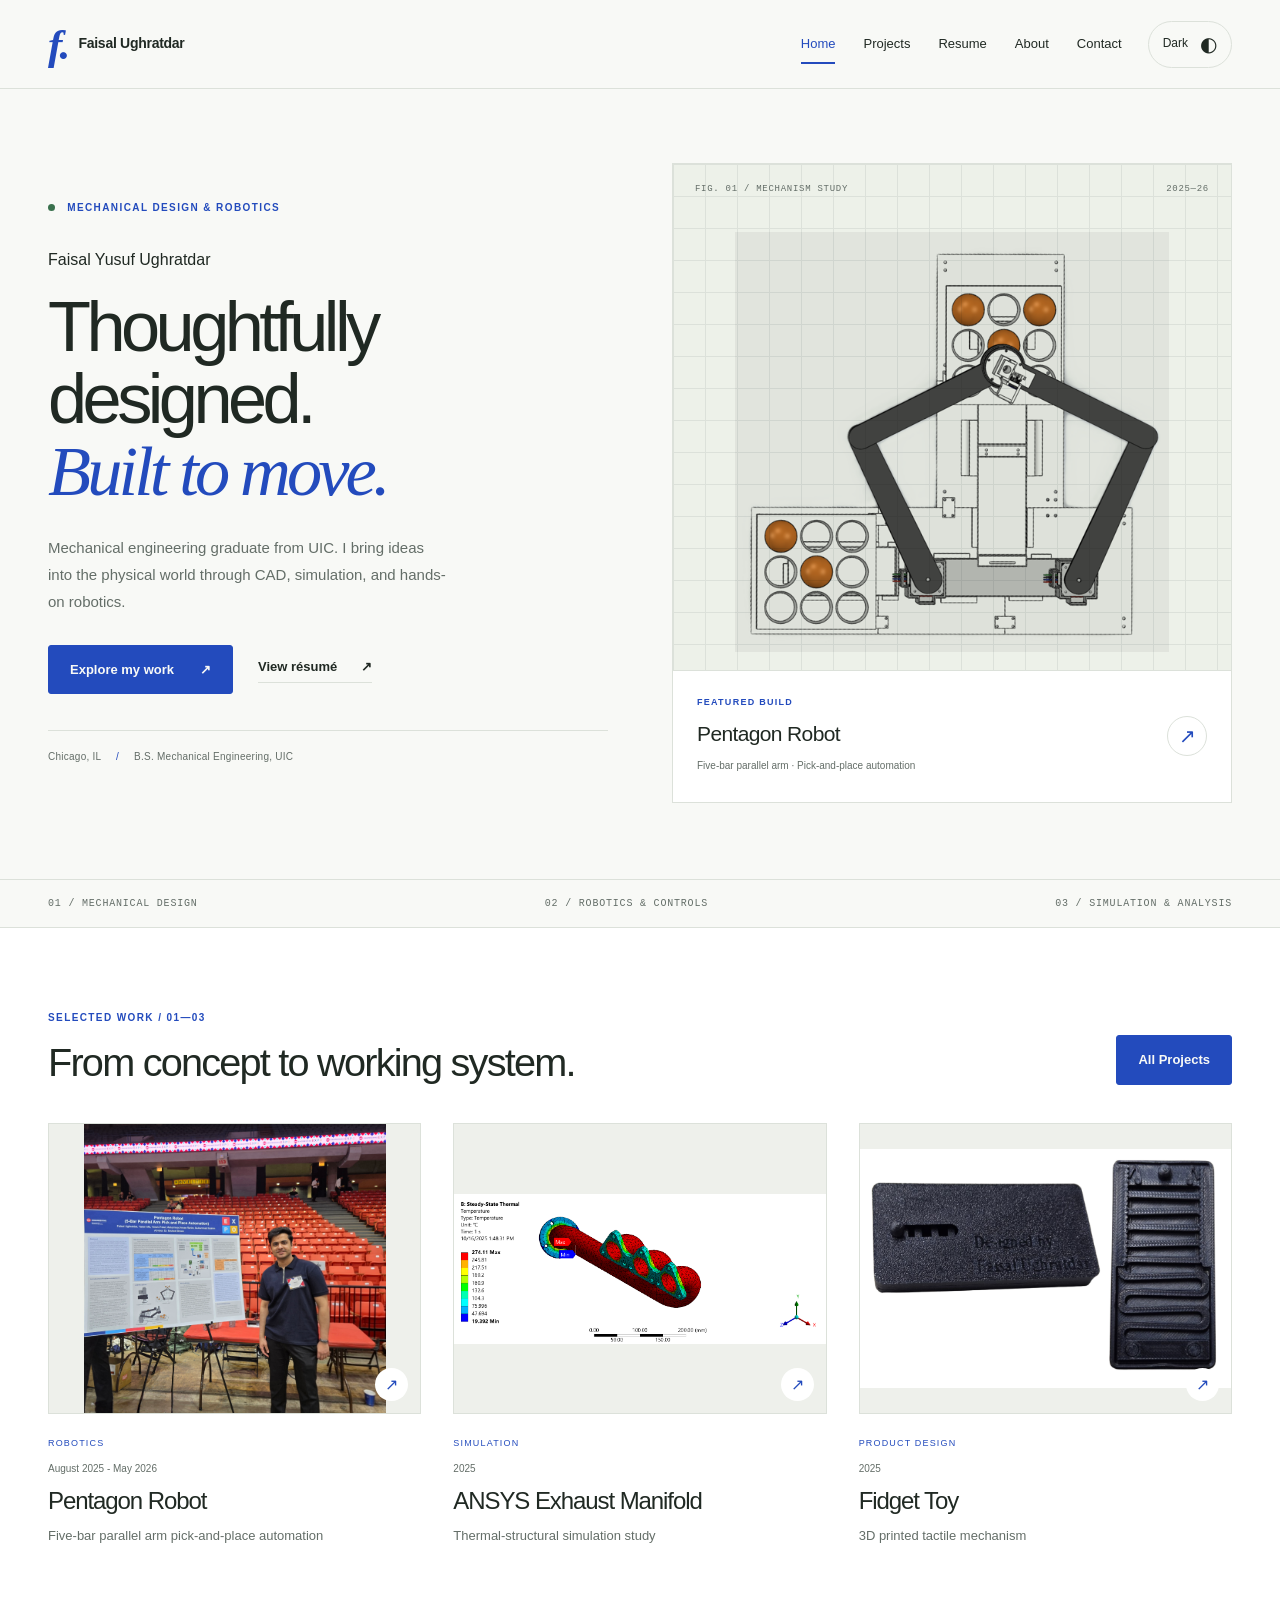
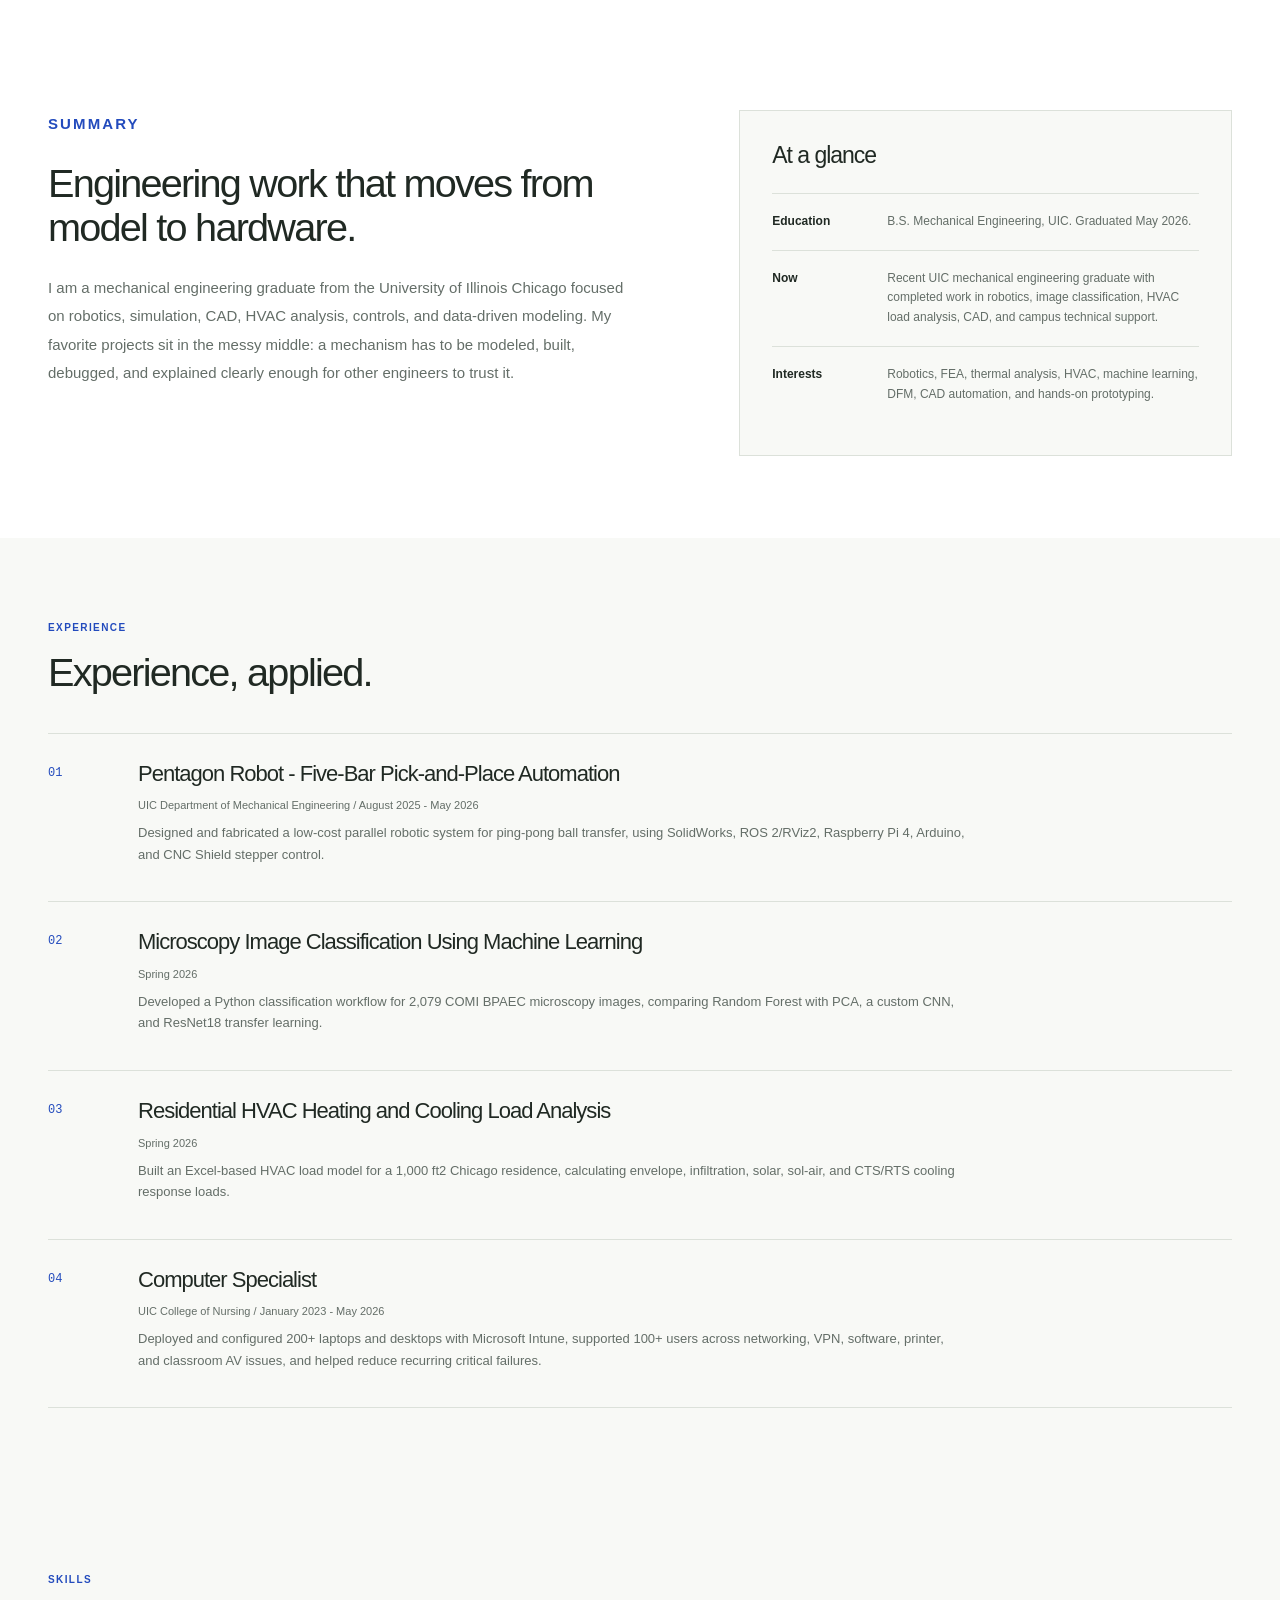
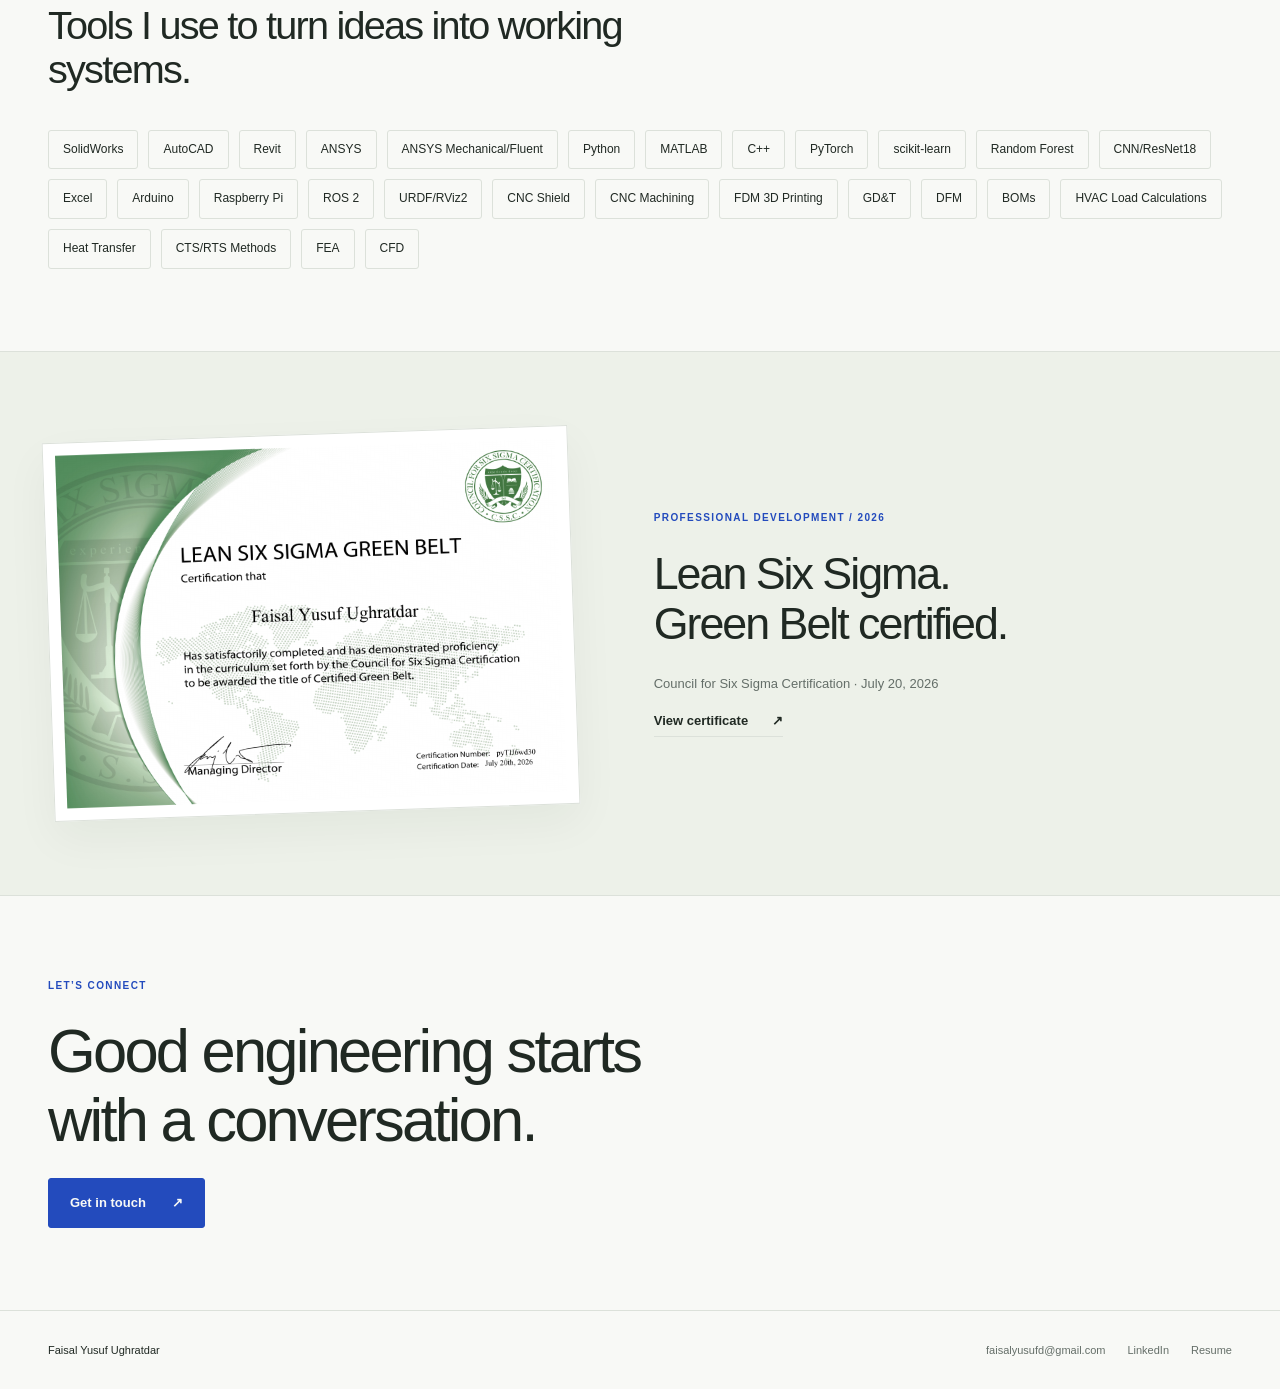
==== commit c0a03a44: "Redesign portfolio for mechanical design and robotics" ====
--- a/index.html
+++ b/index.html
@@ -7,17 +7,22 @@
       name="description"
       content="Mechanical engineering portfolio for Faisal Yusuf Ughratdar, featuring robotics, CAD, ANSYS simulation, and product design projects.">
     <title>Faisal Yusuf Ughratdar | Mechanical Engineering Portfolio</title>
+    <script src="assets/js/theme.js"></script>
+    <meta name="color-scheme" content="light dark">
+    <link rel="icon" href="assets/favicon.svg" type="image/svg+xml">
     <link rel="stylesheet" href="assets/css/styles.css">
   </head>
   <body>
+    <a class="skip-link" href="#main">Skip to content</a>
     <header class="site-header">
       <div class="shell nav-shell">
         <a class="brand" href="index.html" aria-label="Faisal Yusuf Ughratdar home">
-          <span class="brand-mark">FU</span>
+          <span class="brand-mark">f<span class="brand-dot">.</span></span>
           <span>Faisal Ughratdar</span>
         </a>
-        <button class="nav-toggle" type="button" aria-expanded="false" aria-label="Open navigation" data-nav-toggle>+</button>
-        <nav class="nav-links" data-nav>
+        <button class="theme-toggle" type="button" data-theme-toggle aria-label="Switch to dark mode" aria-pressed="false">Dark <span aria-hidden="true">◐</span></button>
+        <button class="nav-toggle" type="button" aria-expanded="false" aria-label="Open navigation" data-nav-toggle>Menu</button>
+        <nav class="nav-links" aria-label="Main navigation" data-nav>
           <a href="index.html" aria-current="page">Home</a>
           <a href="projects.html">Projects</a>
           <a href="resume.html">Resume</a>
@@ -27,20 +32,35 @@
       </div>
     </header>
 
-    <main>
-      <section class="hero">
-        <img src="assets/media/projects/pentagon-robot/expo-poster.jpg" alt="Faisal presenting the Pentagon Robot project at the UIC Engineering Expo">
-        <div class="shell hero-content">
-          <p class="eyebrow" data-profile-title>Mechanical Engineering Portfolio</p>
-          <h1 data-profile-name>Faisal Yusuf Ughratdar</h1>
-          <p data-profile-summary></p>
-          <div class="hero-actions">
-            <a class="button" href="projects.html">View Projects</a>
-            <a class="button button--ghost" href="assets/media/resume/faisal-ughratdar-resume.pdf" data-profile-resume>Resume</a>
+    <main id="main">
+      <section class="hero shell">
+        <div class="hero-copy">
+          <p class="eyebrow"><span class="status-dot"></span> Mechanical design &amp; robotics</p>
+          <p class="hero-name">Faisal Yusuf Ughratdar</p>
+          <h1>Thoughtfully<br>designed.<br><em>Built to move.</em></h1>
+          <p class="hero-description">Mechanical engineering graduate from UIC. I bring ideas into the physical world through CAD, simulation, and hands-on robotics.</p>
+          <div class="hero-actions"><a class="button" href="projects.html">Explore my work <span aria-hidden="true">↗</span></a><a class="text-link" href="assets/media/resume/faisal-ughratdar-resume.pdf">View résumé <span aria-hidden="true">↗</span></a></div>
+          <div class="hero-location">Chicago, IL <span> / </span> B.S. Mechanical Engineering, UIC</div>
+        </div>
+        <a class="hero-drawing" href="project.html?slug=pentagon-robot" aria-label="Explore the Pentagon Robot project">
+          <div class="drawing-header"><span>FIG. 01 / MECHANISM STUDY</span><span>2025—26</span></div>
+          <div class="drawing-art"><img src="assets/media/projects/pentagon-robot/cad-assembly.png" alt="Top-view CAD assembly of the five-bar Pentagon Robot" fetchpriority="high"></div>
+          <div class="drawing-caption"><div><span class="eyebrow">Featured build</span><strong>Pentagon Robot</strong><span>Five-bar parallel arm · Pick-and-place automation</span></div><span class="circle-arrow" aria-hidden="true">↗</span></div>
+        </a>
+      </section>
+      <div class="discipline-strip"><div class="shell"><span>01 / Mechanical design</span><span>02 / Robotics &amp; controls</span><span>03 / Simulation &amp; analysis</span></div></div>
+      <section class="section section--white">
+        <div class="shell">
+          <div class="section-heading">
+            <div>
+              <p class="eyebrow">Selected work / 01—03</p>
+              <h2>From concept to working system.</h2>
+            </div>
+            <a class="button button--dark" href="projects.html">All Projects</a>
           </div>
+          <div class="project-grid" data-featured-projects></div>
         </div>
       </section>
-
       <section class="section section--white">
         <div class="shell intro-grid">
           <div class="intro-copy">
@@ -53,7 +73,7 @@
             </p>
           </div>
           <aside class="signal-board">
-            <h2>Current Signals</h2>
+            <h2>At a glance</h2>
             <div class="signal-row">
               <strong>Education</strong>
               <span>B.S. Mechanical Engineering, UIC. Graduated May 2026.</span>
@@ -75,7 +95,7 @@
           <div class="section-heading">
             <div>
               <p class="eyebrow">Experience</p>
-              <h2>Practical engineering, data, HVAC, and technical support work.</h2>
+              <h2>Experience, applied.</h2>
             </div>
           </div>
           <div class="timeline">
@@ -127,18 +147,7 @@
         </div>
       </section>
 
-      <section class="section section--white">
-        <div class="shell">
-          <div class="section-heading">
-            <div>
-              <p class="eyebrow">Selected Work</p>
-              <h2>Projects with photos, analysis, CAD, and build context.</h2>
-            </div>
-            <a class="button button--dark" href="projects.html">All Projects</a>
-          </div>
-          <div class="project-grid" data-featured-projects></div>
-        </div>
-      </section>
+
 
       <section class="section">
         <div class="shell">
@@ -151,6 +160,7 @@
           <div class="skills-cloud" data-skills></div>
         </div>
       </section>
+<section class="section certification-section"><div class="shell certification"><a class="certificate-image" href="assets/media/certifications/lean-six-sigma-green-belt.pdf" target="_blank" rel="noreferrer" aria-label="Open Lean Six Sigma Green Belt certificate PDF"><img src="assets/media/certifications/lean-six-sigma-green-belt.png" alt="Lean Six Sigma Green Belt certificate awarded to Faisal Yusuf Ughratdar" width="1400" height="990" loading="lazy"></a><div><p class="eyebrow">Professional development / 2026</p><h2>Lean Six Sigma.<br>Green Belt certified.</h2><p>Council for Six Sigma Certification · July 20, 2026</p><a class="text-link" href="assets/media/certifications/lean-six-sigma-green-belt.pdf" target="_blank" rel="noreferrer">View certificate <span aria-hidden="true">↗</span></a></div></div></section><section class="section shell closing"><p class="eyebrow">Let’s connect</p><h2>Good engineering starts<br>with a conversation.</h2><a class="button" href="contact.html">Get in touch <span aria-hidden="true">↗</span></a></section>
     </main>
 
     <footer class="site-footer">
--- a/assets/css/styles.css
+++ b/assets/css/styles.css
@@ -1,756 +1,781 @@
 :root {
-  --ink: #171717;
-  --muted: #676767;
-  --line: #dedbd2;
-  --paper: #f6f4ee;
-  --white: #ffffff;
-  --steel: #24313f;
-  --red: #d7192f;
-  --blue: #005bbb;
-  --gold: #d8a13b;
-  --shadow: 0 20px 45px rgba(23, 23, 23, 0.13);
+  --paper:#f8f9f6;
+  --white:#fff;
+  --ink:#202923;
+  --muted:#646e68;
+  --line:#dce1da;
+  --blue:#234bbd;
+  --tint:#edf1e9;
+  --green:#39714d;
+  --shadow:0 18px 45px #18271a0c;
+  color-scheme:light}
+
+:root[data-theme=dark] {
+  --paper:#141a18;
+  --white:#1b2320;
+  --ink:#e8ede7;
+  --muted:#a3afa7;
+  --line:#35433b;
+  --blue:#a7bcff;
+  --tint:#232f28;
+  --green:#a5d4b1;
+  --shadow:0 18px 45px #0002;
+  color-scheme:dark}
+
+* {
+  box-sizing:border-box}
+html {
+  scroll-behavior:smooth;
+  scroll-padding-top:100px}
+body {
+  margin:0;
+  background:var(--paper);
+  color:var(--ink);
+  font-family:Arial,Helvetica,sans-serif;
+  font-size:16px;
+  line-height:1.65}
+a {
+  color:inherit}
+button {
+  font:inherit;
+  cursor:pointer}
+img,iframe,embed {
+  display:block;
+  max-width:100%}
+img {
+  height:auto}
+button,a {
+  -webkit-tap-highlight-color:transparent}
+a:focus-visible,button:focus-visible {
+  outline:3px solid var(--blue);
+  outline-offset:5px}
+::selection {
+  background:#cbd9ff;
+  color:#172c64}
+h1,h2,h3,p {
+  margin-top:0}
+h1,h2,h3 {
+  font-weight:500;
+  line-height:1.12;
+  letter-spacing:-.045em}
+h2 {
+  font-size:clamp(30px,3.1vw,44px);
+  margin-bottom:24px}
+h3 {
+  font-size:24px}
+p {
+  color:var(--muted)}
+.shell {
+  width:min(1240px,calc(100% - 96px));
+  margin-inline:auto}
+.skip-link {
+  position:fixed;
+  left:20px;
+  top:-100px;
+  z-index:100;
+  background:var(--white);
+  padding:12px}
+.skip-link:focus {
+  top:10px}
+.site-header {
+  position:sticky;
+  top:0;
+  z-index:20;
+  background:var(--paper);
+  border-bottom:1px solid var(--line)}
+.nav-shell {
+  min-height:88px;
+  display:flex;
+  align-items:center;
+  gap:26px}
+.brand {
+  display:flex;
+  gap:14px;
+  align-items:center;
+  text-decoration:none;
+  margin-right:auto;
+  font-size:14px;
+  font-weight:600;
+  letter-spacing:-.02em}
+.brand-mark {
+  font-family:Georgia,serif;
+  font-style:italic;
+  font-size:43px;
+  line-height:1;
+  letter-spacing:-.1em;
+  color:var(--blue)}
+.brand-dot {
+  font-style:normal}
+.nav-links {
+  display:flex;
+  gap:28px;
+  align-items:center;
+  order:1}
+.nav-links a {
+  text-decoration:none;
+  font-size:13px;
+  position:relative;
+  padding:12px 0}
+.nav-links a:hover,.nav-links a[aria-current] {
+  color:var(--blue)}
+.nav-links a[aria-current]:after {
+  content:'';
+  position:absolute;
+  bottom:3px;
+  left:0;
+  width:100%;
+  height:2px;
+  background:var(--blue)}
+.theme-toggle {
+  order:2;
+  border:1px solid var(--line);
+  border-radius:30px;
+  background:transparent;
+  color:var(--ink);
+  padding:6px 14px;
+  font-size:12px;
+  display:flex;
+  gap:12px;
+  align-items:center}
+.theme-toggle span {
+  font-size:20px}
+.nav-toggle {
+  display:none;
+  order:3}
+.hero {
+  display:grid;
+  grid-template-columns:1fr 1fr;
+  gap:64px;
+  padding-block:74px 76px;
+  align-items:center}
+.eyebrow {
+  text-transform:uppercase;
+  letter-spacing:.14em;
+  font-size:10px;
+  font-weight:700;
+  color:var(--blue);
+  margin-bottom:22px;
+  display:block}
+.status-dot {
+  width:7px;
+  height:7px;
+  border-radius:50%;
+  display:inline-block;
+  background:var(--green);
+  margin-right:8px}
+.hero-name {
+  font-size:16px;
+  color:var(--ink);
+  margin:30px 0 18px}
+.hero h1 {
+  font-size:clamp(52px,5.5vw,78px);
+  line-height:1.02;
+  letter-spacing:-.065em;
+  margin-bottom:26px}
+.hero h1 em {
+  font-family:Georgia,'Times New Roman',serif;
+  color:var(--blue);
+  font-weight:400;
+  letter-spacing:-.055em}
+.hero-description {
+  max-width:400px;
+  font-size:15px;
+  line-height:1.8}
+.hero-actions,.button-row {
+  display:flex;
+  gap:25px;
+  align-items:center;
+  flex-wrap:wrap;
+  margin-top:30px}
+.button {
+  display:inline-flex;
+  justify-content:center;
+  align-items:center;
+  gap:26px;
+  text-decoration:none;
+  border:1px solid var(--blue);
+  background:var(--blue);
+  color:var(--paper);
+  padding:13px 21px;
+  font-size:13px;
+  font-weight:600;
+  border-radius:3px;
+  transition:transform .2s}
+.button:hover {
+  transform:translateY(-2px)}
+.button--ghost {
+  color:var(--ink);
+  background:transparent;
+  border-color:var(--line)}
+.text-link {
+  text-decoration:none;
+  font-size:13px;
+  font-weight:600;
+  border-bottom:1px solid var(--line);
+  padding-bottom:5px;
+  display:inline-flex;
+  gap:24px;
+  align-items:center}
+.text-link:hover {
+  color:var(--blue)}
+.hero-location {
+  border-top:1px solid var(--line);
+  margin-top:36px;
+  padding-top:18px;
+  color:var(--muted);
+  font-size:10px;
+  letter-spacing:.025em}
+.hero-location span {
+  margin:0 12px;
+  color:var(--blue)}
+.hero-drawing {
+  align-self:stretch;
+  display:flex;
+  flex-direction:column;
+  text-decoration:none;
+  background-color:var(--tint);
+  background-image:linear-gradient(var(--line) 1px,transparent 1px),linear-gradient(90deg,var(--line) 1px,transparent 1px);
+  background-size:32px 32px;
+  border:1px solid var(--line);
+  position:relative;
+  min-width:0}
+.drawing-header {
+  display:flex;
+  justify-content:space-between;
+  gap:12px;
+  padding:20px 22px;
+  font:9px ui-monospace,Consolas,monospace;
+  letter-spacing:.08em;
+  color:var(--muted)}
+.drawing-art {
+  flex:1;
+  display:grid;
+  place-items:center;
+  padding:18px 25px}
+.drawing-art img {
+  width:100%;
+  max-height:420px;
+  object-fit:contain;
+  mix-blend-mode:multiply}
+:root[data-theme=dark] .drawing-art img {
+  mix-blend-mode:normal;
+  border-radius:4px}
+.drawing-caption {
+  display:flex;
+  align-items:center;
+  justify-content:space-between;
+  gap:16px;
+  background:var(--white);
+  padding:24px;
+  border-top:1px solid var(--line)}
+.drawing-caption .eyebrow {
+  font-size:9px;
+  margin-bottom:7px}
+.drawing-caption strong {
+  display:block;
+  font-weight:500;
+  font-size:21px;
+  letter-spacing:-.03em}
+.drawing-caption div>span:last-child {
+  font-size:10px;
+  color:var(--muted)}
+.circle-arrow {
+  display:grid;
+  place-items:center;
+  width:40px;
+  height:40px;
+  border:1px solid var(--line);
+  border-radius:50%;
+  font-size:20px;
+  flex-shrink:0;
+  color:var(--blue)}
+.discipline-strip {
+  border-block:1px solid var(--line)}
+.discipline-strip .shell {
+  display:flex;
+  justify-content:space-between;
+  padding-block:18px;
+  gap:20px;
+  font:10px ui-monospace,Consolas,monospace;
+  text-transform:uppercase;
+  letter-spacing:.08em;
+  color:var(--muted)}
+.section {
+  padding-block:82px}
+.section--white {
+  background:var(--white)}
+.section-heading {
+  display:flex;
+  justify-content:space-between;
+  align-items:end;
+  gap:30px;
+  margin-bottom:38px}
+.section-heading h2 {
+  margin:0;
+  max-width:720px}
+.section-heading .eyebrow {
+  margin-bottom:14px}
+.section-heading>.eyebrow {
+  margin:0}
+.project-grid {
+  display:grid;
+  grid-template-columns:repeat(3,minmax(0,1fr));
+  gap:32px}
+.project-card {
+  text-decoration:none;
+  display:flex;
+  flex-direction:column;
+  min-width:0}
+.project-card__image {
+  background:#eef0eb;
+  position:relative;
+  overflow:hidden;
+  border:1px solid var(--line);
+  aspect-ratio:1.28}
+.project-card img {
+  width:100%;
+  height:100%;
+  object-fit:contain;
+  transition:transform .35s}
+.project-card:hover img {
+  transform:scale(1.035)}
+.card-arrow {
+  position:absolute;
+  right:12px;
+  bottom:12px;
+  width:33px;
+  height:33px;
+  display:grid;
+  place-items:center;
+  background:var(--white);
+  color:var(--blue);
+  border-radius:50%}
+.project-card__category {
+  font-size:9px;
+  color:var(--blue);
+  text-transform:uppercase;
+  letter-spacing:.13em;
+  margin-top:22px}
+.project-card__body {
+  padding-top:10px}
+.project-card__body p {
+  font-size:10px;
+  margin-bottom:10px}
+.project-card h3 {
+  font-size:24px;
+  margin-bottom:10px}
+.project-card__body>span {
+  font-size:13px;
+  color:var(--muted);
+  display:block;
+  max-width:300px}
+.intro-grid,.contact-grid {
+  display:grid;
+  grid-template-columns:1.2fr 1fr;
+  gap:100px}
+.intro-copy p {
+  font-size:15px;
+  line-height:1.9}
+.signal-board,.contact-card,.project-panel {
+  border:1px solid var(--line);
+  background:var(--paper);
+  padding:32px}
+.signal-board h2,.contact-card h2,.project-panel h2 {
+  font-size:23px}
+.signal-row {
+  display:grid;
+  grid-template-columns:95px 1fr;
+  gap:20px;
+  padding:18px 0;
+  border-top:1px solid var(--line);
+  font-size:12px}
+.signal-row strong {
+  font-weight:600}
+.signal-row span {
+  color:var(--muted)}
+.timeline {
+  border-top:1px solid var(--line)}
+.timeline-item {
+  display:grid;
+  grid-template-columns:65px 1fr;
+  border-bottom:1px solid var(--line);
+  padding:28px 0;
+  gap:25px}
+.timeline-dot {
+  color:var(--blue);
+  font:12px ui-monospace,Consolas,monospace;
+  padding-top:4px}
+.timeline-dot:before {
+  content:'0'}
+.timeline-card h3 {
+  font-size:22px;
+  margin-bottom:10px}
+.timeline-card p {
+  font-size:13px;
+  max-width:830px;
+  margin-bottom:8px}
+.timeline-card p:first-of-type {
+  font-size:11px}
+.skills-cloud,.tag-list {
+  display:flex;
+  flex-wrap:wrap;
+  gap:10px}
+.skills-cloud span,.tag-list span {
+  padding:9px 14px;
+  border:1px solid var(--line);
+  font-size:12px;
+  border-radius:3px}
+.certification-section {
+  border-block:1px solid var(--line);
+  background:var(--tint)}
+.certification {
+  display:grid;
+  grid-template-columns:1fr 1.1fr;
+  gap:80px;
+  align-items:center}
+.certificate-image {
+  display:block;
+  padding:12px;
+  background:#fff;
+  box-shadow:var(--shadow);
+  border:1px solid var(--line);
+  transform:rotate(-2deg);
+  transition:transform .2s}
+.certificate-image:hover {
+  transform:rotate(0)}
+.certification h2 {
+  font-size:clamp(28px,3.5vw,46px)}
+.certification p:not(.eyebrow) {
+  font-size:13px}
+.closing {
+  position:relative}
+.closing h2 {
+  font-size:clamp(35px,4.8vw,64px)}
+.site-footer {
+  border-top:1px solid var(--line);
+  padding-block:30px}
+.footer-shell {
+  display:flex;
+  justify-content:space-between;
+  gap:24px;
+  align-items:center;
+  font-size:11px}
+.footer-shell strong {
+  font-weight:500}
+.footer-links {
+  display:flex;
+  flex-wrap:wrap;
+  gap:22px}
+.footer-links a {
+  text-decoration:none;
+  color:var(--muted)}
+.page-hero {
+  padding:80px 0 65px;
+  border-bottom:1px solid var(--line)}
+.page-hero h1 {
+  font-size:clamp(38px,5vw,66px);
+  max-width:960px}
+.page-hero p:not(.eyebrow) {
+  max-width:760px;
+  font-size:16px}
+.filter-bar {
+  display:flex;
+  flex-wrap:wrap;
+  gap:10px;
+  margin-bottom:40px}
+.filter-pill {
+  border:1px solid var(--line);
+  color:var(--muted);
+  background:transparent;
+  padding:8px 18px;
+  border-radius:30px;
+  font-size:12px}
+.filter-pill.is-active {
+  background:var(--ink);
+  color:var(--paper);
+  border-color:var(--ink)}
+.project-hero {
+  padding:55px max(48px,calc((100vw - 1240px)/2));
+  display:grid;
+  grid-template-columns:1fr 1fr;
+  gap:60px;
+  align-items:center;
+  border-bottom:1px solid var(--line)}
+.project-hero>img {
+  grid-column:2;
+  grid-row:1;
+  width:100%;
+  max-height:440px;
+  object-fit:contain;
+  background:#eef0eb;
+  border:1px solid var(--line)}
+.project-hero__overlay {
+  display:none}
+.project-hero__content.shell {
+  grid-column:1;
+  grid-row:1;
+  width:100%}
+.project-hero__content h1 {
+  font-size:clamp(38px,4.5vw,64px)}
+.project-hero__content>p {
+  font-size:11px;
+  text-transform:uppercase;
+  letter-spacing:.08em}
+.project-hero__content>span {
+  font-size:16px;
+  color:var(--muted)}
+.back-link {
+  font-size:12px;
+  text-decoration:none;
+  display:inline-block;
+  margin-bottom:40px;
+  color:var(--blue)}
+.project-story {
+  display:grid;
+  grid-template-columns:1fr 320px;
+  gap:70px}
+.story-copy>h2 {
+  font-size:30px;
+  line-height:1.3}
+.story-columns {
+  display:grid;
+  gap:15px;
+  margin-top:40px}
+.story-columns h3 {
+  font-size:21px}
+.story-columns p {
+  font-size:14px}
+.project-panel {
+  align-self:start}
+.tag-list {
+  gap:6px}
+.tag-list span {
+  font-size:10px;
+  padding:5px 8px}
+.stat-stack {
+  margin:24px 0}
+.stat-stack>div {
+  border-top:1px solid var(--line);
+  padding:15px 0}
+.stat-stack strong {
+  display:block;
+  font-size:28px;
+  font-weight:500;
+  letter-spacing:-.04em}
+.stat-stack span {
+  display:block;
+  font-size:11px;
+  color:var(--muted)}
+.media-grid {
+  display:grid;
+  grid-template-columns:repeat(2,minmax(0,1fr));
+  gap:24px}
+.media-tile {
+  padding:16px;
+  background:#f1f2ee;
+  border:1px solid var(--line);
+  display:grid;
+  place-items:center}
+.media-tile img {
+  max-height:420px;
+  object-fit:contain}
+.video-frame {
+  aspect-ratio:16/9;
+  background:#111}
+.video-frame iframe {
+  width:100%;
+  height:100%;
+  border:0}
+.lightbox {
+  padding:44px 15px 15px;
+  border:1px solid var(--line);
+  background:var(--white);
+  max-width:92vw;
+  max-height:94vh}
+.lightbox::backdrop {
+  background:#000b}
+.lightbox img {
+  max-height:80vh;
+  object-fit:contain}
+.lightbox button {
+  position:absolute;
+  right:8px;
+  top:5px;
+  color:var(--ink);
+  background:none;
+  border:none;
+  font-size:24px}
+.resume-frame {
+  width:100%;
+  height:1000px;
+  border:1px solid var(--line)}
+.contact-card a {
+  overflow-wrap:anywhere;
+  font-size:13px}
+.contact-card strong {
+  font-size:11px;
+  color:var(--ink)}
+
+@media(min-width:1500px) {
+  .hero {
+  padding-block:90px}
+}
+@media(max-width:1000px) {
+  .shell {
+  width:calc(100% - 48px)}
+.hero {
+  gap:32px}
+.hero h1 {
+  font-size:58px}
+.intro-grid,.contact-grid {
+  gap:40px}
+.nav-links {
+  gap:18px}
+.nav-shell {
+  gap:18px}
+.project-grid {
+  gap:22px}
+.project-story {
+  gap:35px;
+  grid-template-columns:1fr 280px}
+.project-hero {
+  padding-inline:24px;
+  gap:30px}
+.certification {
+  gap:45px}
 }
 
-* {
-  box-sizing: border-box;
+@media(max-width:720px) {
+  .shell {
+  width:calc(100% - 40px)}
+.nav-shell {
+  min-height:72px;
+  gap:12px}
+.brand {
+  font-size:12px;
+  gap:10px}
+.brand-mark {
+  font-size:36px}
+.theme-toggle {
+  font-size:10px;
+  padding:3px 10px;
+  gap:7px}
+.nav-toggle {
+  display:block;
+  background:transparent;
+  border:1px solid var(--line);
+  border-radius:30px;
+  color:var(--ink);
+  font-size:11px;
+  padding:9px 12px}
+.nav-links {
+  display:none;
+  position:absolute;
+  top:72px;
+  left:0;
+  right:0;
+  padding:16px 24px;
+  background:var(--paper);
+  border-bottom:1px solid var(--line);
+  box-shadow:var(--shadow);
+  flex-wrap:wrap;
+  gap:12px 24px}
+.nav-links.is-open {
+  display:flex}
+.hero {
+  grid-template-columns:1fr;
+  padding-block:42px;
+  gap:35px}
+.hero h1 {
+  font-size:clamp(48px,12.5vw,72px)}
+.hero-name {
+  margin-top:22px}
+.hero-description {
+  max-width:480px}
+.hero-location {
+  font-size:9px}
+.hero .eyebrow {
+  font-size:9px}
+.drawing-art img {
+  max-height:330px}
+.drawing-art {
+  padding:16px 40px}
+.drawing-header {
+  font-size:8px}
+.discipline-strip .shell {
+  flex-wrap:wrap;
+  font-size:8px;
+  gap:12px 20px}
+.section {
+  padding-block:52px}
+.section-heading {
+  align-items:start;
+  flex-direction:column;
+  gap:20px;
+  margin-bottom:28px}
+.section-heading .button {
+  padding:9px 15px}
+.project-grid {
+  grid-template-columns:1fr;
+  gap:38px}
+.project-card__image {
+  aspect-ratio:1.5}
+.project-card__body>span {
+  max-width:none}
+.project-card__category {
+  margin-top:16px}
+.intro-grid,.contact-grid,.certification,.project-story {
+  grid-template-columns:1fr;
+  gap:30px}
+.signal-board,.contact-card,.project-panel {
+  padding:24px}
+.timeline-item {
+  grid-template-columns:25px 1fr;
+  gap:15px}
+.timeline-card h3 {
+  font-size:21px}
+.certification {
+  gap:35px}
+.certificate-image {
+  transform:none}
+.footer-shell {
+  align-items:start;
+  flex-direction:column;
+  gap:15px}
+.footer-links {
+  gap:18px;
+  font-size:10px}
+.page-hero {
+  padding:48px 0 38px}
+.page-hero h1 {
+  font-size:40px}
+.project-hero {
+  grid-template-columns:1fr;
+  padding:35px 20px;
+  gap:30px}
+.project-hero__content.shell {
+  grid-column:1;
+  grid-row:1}
+.project-hero>img {
+  grid-column:1;
+  grid-row:2;
+  max-height:350px}
+.project-hero__content h1 {
+  font-size:42px}
+.back-link {
+  margin-bottom:25px}
+.media-grid {
+  grid-template-columns:1fr}
+.resume-frame {
+  height:650px}
+.closing h2 {
+  font-size:40px}
 }
 
-html {
-  scroll-behavior: smooth;
+@media(prefers-reduced-motion:reduce) {
+  html {
+  scroll-behavior:auto}
+*,*:before,*:after {
+  transition:none!important;
+  animation:none!important}
 }
-
-body {
-  margin: 0;
-  color: var(--ink);
-  background: var(--paper);
-  font-family: Inter, ui-sans-serif, system-ui, -apple-system, BlinkMacSystemFont, "Segoe UI", sans-serif;
-  line-height: 1.55;
-}
-
-img,
-iframe,
-embed {
-  display: block;
-  max-width: 100%;
-}
-
-a {
-  color: inherit;
-}
-
-.shell {
-  width: min(1120px, calc(100% - 40px));
-  margin: 0 auto;
-}
-
-.site-header {
-  position: fixed;
-  top: 0;
-  z-index: 10;
-  width: 100%;
-  border-bottom: 1px solid rgba(255, 255, 255, 0.16);
-  background: rgba(17, 17, 17, 0.7);
-  backdrop-filter: blur(16px);
-  color: var(--white);
-}
-
-.site-header--light {
-  background: rgba(246, 244, 238, 0.9);
-  color: var(--ink);
-  border-color: var(--line);
-}
-
-.nav-shell {
-  display: flex;
-  align-items: center;
-  justify-content: space-between;
-  min-height: 72px;
-}
-
-.brand {
-  display: inline-flex;
-  align-items: center;
-  gap: 12px;
-  text-decoration: none;
-  font-weight: 800;
-}
-
-.brand-mark {
-  display: grid;
-  width: 42px;
-  height: 42px;
-  place-items: center;
-  border: 3px solid currentColor;
-  background: rgba(255, 255, 255, 0.08);
-  font-size: 18px;
-  letter-spacing: 0;
-}
-
-.brand span:last-child {
-  max-width: 180px;
-  font-size: 14px;
-  line-height: 1.1;
-}
-
-.nav-toggle {
-  display: none;
-  width: 42px;
-  height: 42px;
-  border: 1px solid currentColor;
-  border-radius: 8px;
-  background: transparent;
-  color: inherit;
-  font-size: 24px;
-}
-
-.nav-links {
-  display: flex;
-  align-items: center;
-  gap: 28px;
-}
-
-.nav-links a {
-  text-decoration: none;
-  font-weight: 700;
-}
-
-.nav-links a:hover,
-.nav-links a[aria-current="page"] {
-  color: var(--red);
-}
-
-.hero {
-  min-height: 92vh;
-  display: grid;
-  align-items: end;
-  position: relative;
-  overflow: hidden;
-  color: var(--white);
-  background: var(--ink);
-}
-
-.hero img {
-  position: absolute;
-  inset: 0;
-  width: 100%;
-  height: 100%;
-  object-fit: cover;
-}
-
-.hero::after,
-.project-hero__overlay {
-  content: "";
-  position: absolute;
-  inset: 0;
-  background:
-    linear-gradient(90deg, rgba(0, 0, 0, 0.76), rgba(0, 0, 0, 0.28) 55%, rgba(0, 0, 0, 0.56)),
-    linear-gradient(0deg, rgba(0, 0, 0, 0.62), rgba(0, 0, 0, 0.04) 45%);
-}
-
-.hero-content {
-  position: relative;
-  z-index: 1;
-  padding: 150px 0 74px;
-}
-
-.eyebrow {
-  margin: 0 0 12px;
-  color: var(--red);
-  font-size: 13px;
-  font-weight: 900;
-  letter-spacing: 0.12em;
-  text-transform: uppercase;
-}
-
-.hero h1,
-.page-hero h1,
-.project-hero h1 {
-  max-width: 920px;
-  margin: 0;
-  font-size: clamp(44px, 8vw, 92px);
-  line-height: 0.95;
-  letter-spacing: 0;
-}
-
-.hero p {
-  max-width: 680px;
-  margin: 24px 0 0;
-  font-size: clamp(18px, 2vw, 24px);
-}
-
-.hero-actions,
-.button-row {
-  display: flex;
-  flex-wrap: wrap;
-  gap: 12px;
-  margin-top: 28px;
-}
-
-.button {
-  display: inline-flex;
-  min-height: 44px;
-  align-items: center;
-  justify-content: center;
-  border: 2px solid var(--ink);
-  border-radius: 8px;
-  padding: 10px 16px;
-  background: var(--white);
-  color: var(--ink);
-  font-weight: 900;
-  text-decoration: none;
-}
-
-.button--dark {
-  border-color: var(--ink);
-  background: var(--ink);
-  color: var(--white);
-}
-
-.button--ghost {
-  border-color: rgba(255, 255, 255, 0.72);
-  background: transparent;
-  color: var(--white);
-}
-
-.section {
-  padding: 86px 0;
-}
-
-.section--white {
-  background: var(--white);
-}
-
-.section-heading {
-  display: flex;
-  align-items: end;
-  justify-content: space-between;
-  gap: 24px;
-  margin-bottom: 32px;
-}
-
-.section-heading h2,
-.story-copy h2 {
-  max-width: 780px;
-  margin: 0;
-  font-size: clamp(32px, 5vw, 54px);
-  line-height: 1.02;
-}
-
-.intro-grid {
-  display: grid;
-  grid-template-columns: minmax(0, 1.1fr) minmax(280px, 0.9fr);
-  gap: 42px;
-  align-items: start;
-}
-
-.intro-copy {
-  font-size: 20px;
-}
-
-.signal-board,
-.project-panel {
-  border: 1px solid var(--line);
-  border-radius: 8px;
-  padding: 24px;
-  background: var(--white);
-  box-shadow: var(--shadow);
-}
-
-.signal-board h2,
-.project-panel h2 {
-  margin: 0 0 18px;
-  font-size: 22px;
-}
-
-.signal-row {
-  display: grid;
-  grid-template-columns: 110px 1fr;
-  gap: 16px;
-  padding: 16px 0;
-  border-top: 1px solid var(--line);
-}
-
-.signal-row:first-of-type {
-  border-top: 0;
-  padding-top: 0;
-}
-
-.signal-row strong {
-  color: var(--steel);
-}
-
-.timeline {
-  position: relative;
-  display: grid;
-  gap: 26px;
-}
-
-.timeline::before {
-  content: "";
-  position: absolute;
-  left: 18px;
-  top: 12px;
-  bottom: 12px;
-  width: 3px;
-  background: var(--line);
-}
-
-.timeline-item {
-  position: relative;
-  display: grid;
-  grid-template-columns: 66px 1fr;
-  gap: 20px;
-}
-
-.timeline-dot {
-  display: grid;
-  width: 38px;
-  height: 38px;
-  place-items: center;
-  border: 3px solid var(--white);
-  border-radius: 999px;
-  background: var(--red);
-  color: var(--white);
-  box-shadow: 0 0 0 1px var(--line);
-  font-weight: 900;
-}
-
-.timeline-card {
-  border: 1px solid var(--line);
-  border-radius: 8px;
-  padding: 22px;
-  background: var(--white);
-}
-
-.timeline-card p {
-  margin: 6px 0 0;
-  color: var(--muted);
-}
-
-.project-grid {
-  display: grid;
-  grid-template-columns: repeat(3, minmax(0, 1fr));
-  gap: 18px;
-}
-
-.project-card {
-  position: relative;
-  min-height: 420px;
-  overflow: hidden;
-  border-radius: 8px;
-  background: var(--ink);
-  color: var(--white);
-  box-shadow: var(--shadow);
-  text-decoration: none;
-}
-
-.project-card img {
-  width: 100%;
-  height: 100%;
-  min-height: 420px;
-  object-fit: cover;
-  transition: transform 260ms ease, opacity 260ms ease;
-  opacity: 0.78;
-}
-
-.project-card:hover img {
-  transform: scale(1.04);
-  opacity: 0.58;
-}
-
-.project-card--plain {
-  background:
-    linear-gradient(145deg, rgba(36, 49, 63, 0.96), rgba(23, 23, 23, 0.98)),
-    var(--steel);
-}
-
-.project-card--plain .project-card__body {
-  top: auto;
-  padding-top: 92px;
-  background: linear-gradient(0deg, rgba(0, 0, 0, 0.44), rgba(0, 0, 0, 0));
-}
-
-.project-card__category {
-  position: absolute;
-  left: 16px;
-  top: 16px;
-  border-radius: 999px;
-  padding: 6px 10px;
-  background: var(--white);
-  color: var(--ink);
-  font-size: 12px;
-  font-weight: 900;
-}
-
-.project-card__body {
-  position: absolute;
-  inset: auto 0 0;
-  padding: 24px;
-  background: linear-gradient(0deg, rgba(0, 0, 0, 0.86), rgba(0, 0, 0, 0));
-}
-
-.project-card__body p {
-  margin: 0 0 8px;
-  color: #f1c85b;
-  font-weight: 900;
-}
-
-.project-card__body h3 {
-  margin: 0;
-  font-size: 28px;
-  line-height: 1;
-}
-
-.project-card__body span {
-  display: block;
-  margin-top: 10px;
-}
-
-.filter-bar {
-  display: flex;
-  flex-wrap: wrap;
-  gap: 10px;
-  margin-bottom: 28px;
-}
-
-.filter-pill {
-  min-height: 38px;
-  border: 1px solid var(--line);
-  border-radius: 999px;
-  padding: 8px 14px;
-  background: var(--white);
-  color: var(--ink);
-  font-weight: 900;
-  cursor: pointer;
-}
-
-.filter-pill.is-active {
-  border-color: var(--red);
-  background: var(--red);
-  color: var(--white);
-}
-
-.page-hero {
-  padding: 150px 0 62px;
-  background: var(--steel);
-  color: var(--white);
-}
-
-.page-hero p {
-  max-width: 740px;
-  margin: 18px 0 0;
-  color: rgba(255, 255, 255, 0.82);
-  font-size: 20px;
-}
-
-.resume-frame {
-  width: 100%;
-  height: min(78vh, 860px);
-  border: 1px solid var(--line);
-  border-radius: 8px;
-  background: var(--white);
-}
-
-.contact-grid,
-.project-story {
-  display: grid;
-  grid-template-columns: minmax(0, 1.25fr) minmax(300px, 0.75fr);
-  gap: 32px;
-  align-items: start;
-}
-
-.contact-card {
-  border: 1px solid var(--line);
-  border-radius: 8px;
-  padding: 24px;
-  background: var(--white);
-}
-
-.contact-card h2 {
-  margin-top: 0;
-}
-
-.tag-list {
-  display: flex;
-  flex-wrap: wrap;
-  gap: 10px;
-}
-
-.tag-list span,
-[data-skills] span {
-  display: inline-flex;
-  align-items: center;
-  min-height: 34px;
-  border: 1px solid var(--line);
-  border-radius: 999px;
-  padding: 6px 11px;
-  background: var(--white);
-  font-size: 14px;
-  font-weight: 800;
-}
-
-.skills-cloud {
-  display: flex;
-  flex-wrap: wrap;
-  gap: 10px;
-}
-
-.project-hero {
-  position: relative;
-  min-height: 64vh;
-  display: grid;
-  align-items: end;
-  overflow: hidden;
-  color: var(--white);
-  background: var(--ink);
-}
-
-.project-hero--no-media {
-  background:
-    linear-gradient(120deg, rgba(36, 49, 63, 0.96), rgba(23, 23, 23, 0.98)),
-    var(--steel);
-}
-
-.project-hero img {
-  position: absolute;
-  inset: 0;
-  width: 100%;
-  height: 100%;
-  object-fit: cover;
-}
-
-.project-hero__content {
-  position: relative;
-  z-index: 1;
-  padding: 140px 0 58px;
-}
-
-.project-hero__content p {
-  margin: 0 0 12px;
-  color: #f1c85b;
-  font-weight: 900;
-}
-
-.project-hero__content span {
-  display: block;
-  margin-top: 14px;
-  font-size: 22px;
-}
-
-.back-link {
-  display: inline-flex;
-  margin-bottom: 22px;
-  color: var(--white);
-  font-weight: 900;
-  text-decoration: none;
-}
-
-.story-columns {
-  display: grid;
-  grid-template-columns: repeat(3, minmax(0, 1fr));
-  gap: 18px;
-  margin-top: 34px;
-}
-
-.story-columns article {
-  border-top: 4px solid var(--red);
-  padding-top: 14px;
-}
-
-.story-columns h3 {
-  margin: 0 0 8px;
-}
-
-.story-columns p {
-  margin: 0;
-  color: var(--muted);
-}
-
-.stat-stack {
-  display: grid;
-  gap: 12px;
-  margin: 22px 0;
-}
-
-.stat-stack div {
-  border-top: 1px solid var(--line);
-  padding-top: 12px;
-}
-
-.stat-stack strong {
-  display: block;
-  color: var(--red);
-  font-size: 28px;
-  line-height: 1;
-}
-
-.stat-stack span {
-  color: var(--muted);
-}
-
-.media-grid {
-  display: grid;
-  grid-template-columns: repeat(3, minmax(0, 1fr));
-  gap: 14px;
-}
-
-.media-tile {
-  width: 100%;
-  aspect-ratio: 4 / 3;
-  overflow: hidden;
-  border: 0;
-  border-radius: 8px;
-  padding: 0;
-  background: var(--ink);
-  cursor: zoom-in;
-}
-
-.media-tile img {
-  width: 100%;
-  height: 100%;
-  object-fit: cover;
-  transition: transform 220ms ease;
-}
-
-.media-tile:hover img {
-  transform: scale(1.04);
-}
-
-.video-frame {
-  aspect-ratio: 16 / 9;
-  overflow: hidden;
-  border-radius: 8px;
-  background: var(--ink);
-}
-
-.video-frame iframe {
-  width: 100%;
-  height: 100%;
-  border: 0;
-}
-
-.lightbox {
-  width: min(1100px, 92vw);
-  border: 0;
-  border-radius: 8px;
-  padding: 0;
-  background: transparent;
-}
-
-.lightbox::backdrop {
-  background: rgba(0, 0, 0, 0.82);
-}
-
-.lightbox button {
-  position: fixed;
-  top: 18px;
-  right: 18px;
-  width: 44px;
-  height: 44px;
-  border: 0;
-  border-radius: 8px;
-  background: var(--white);
-  color: var(--ink);
-  font-weight: 900;
-}
-
-.lightbox img {
-  max-height: 86vh;
-  width: 100%;
-  object-fit: contain;
-}
-
-.site-footer {
-  padding: 34px 0;
-  background: var(--ink);
-  color: var(--white);
-}
-
-.footer-shell {
-  display: flex;
-  justify-content: space-between;
-  gap: 24px;
-  align-items: center;
-}
-
-.footer-links {
-  display: flex;
-  gap: 18px;
-}
-
-@media (max-width: 900px) {
-  .nav-toggle {
-    display: inline-grid;
-    place-items: center;
-  }
-
-  .nav-links {
-    position: absolute;
-    top: 72px;
-    left: 0;
-    right: 0;
-    display: none;
-    flex-direction: column;
-    align-items: stretch;
-    gap: 0;
-    padding: 10px 20px 20px;
-    background: inherit;
-  }
-
-  .nav-links.is-open {
-    display: flex;
-  }
-
-  .nav-links a {
-    padding: 12px 0;
-  }
-
-  .intro-grid,
-  .contact-grid,
-  .project-story,
-  .story-columns {
-    grid-template-columns: 1fr;
-  }
-
-  .project-grid,
-  .media-grid {
-    grid-template-columns: repeat(2, minmax(0, 1fr));
-  }
-}
-
-@media (max-width: 620px) {
-  .shell {
-    width: min(100% - 28px, 1120px);
-  }
-
-  .hero {
-    min-height: 780px;
-  }
-
-  .hero-content {
-    padding-top: 118px;
-  }
-
-  .section {
-    padding: 58px 0;
-  }
-
-  .section-heading,
-  .footer-shell {
-    display: block;
-  }
-
-  .project-grid,
-  .media-grid {
-    grid-template-columns: 1fr;
-  }
-
-  .project-card,
-  .project-card img {
-    min-height: 360px;
-  }
-
-  .signal-row {
-    grid-template-columns: 1fr;
-  }
-}
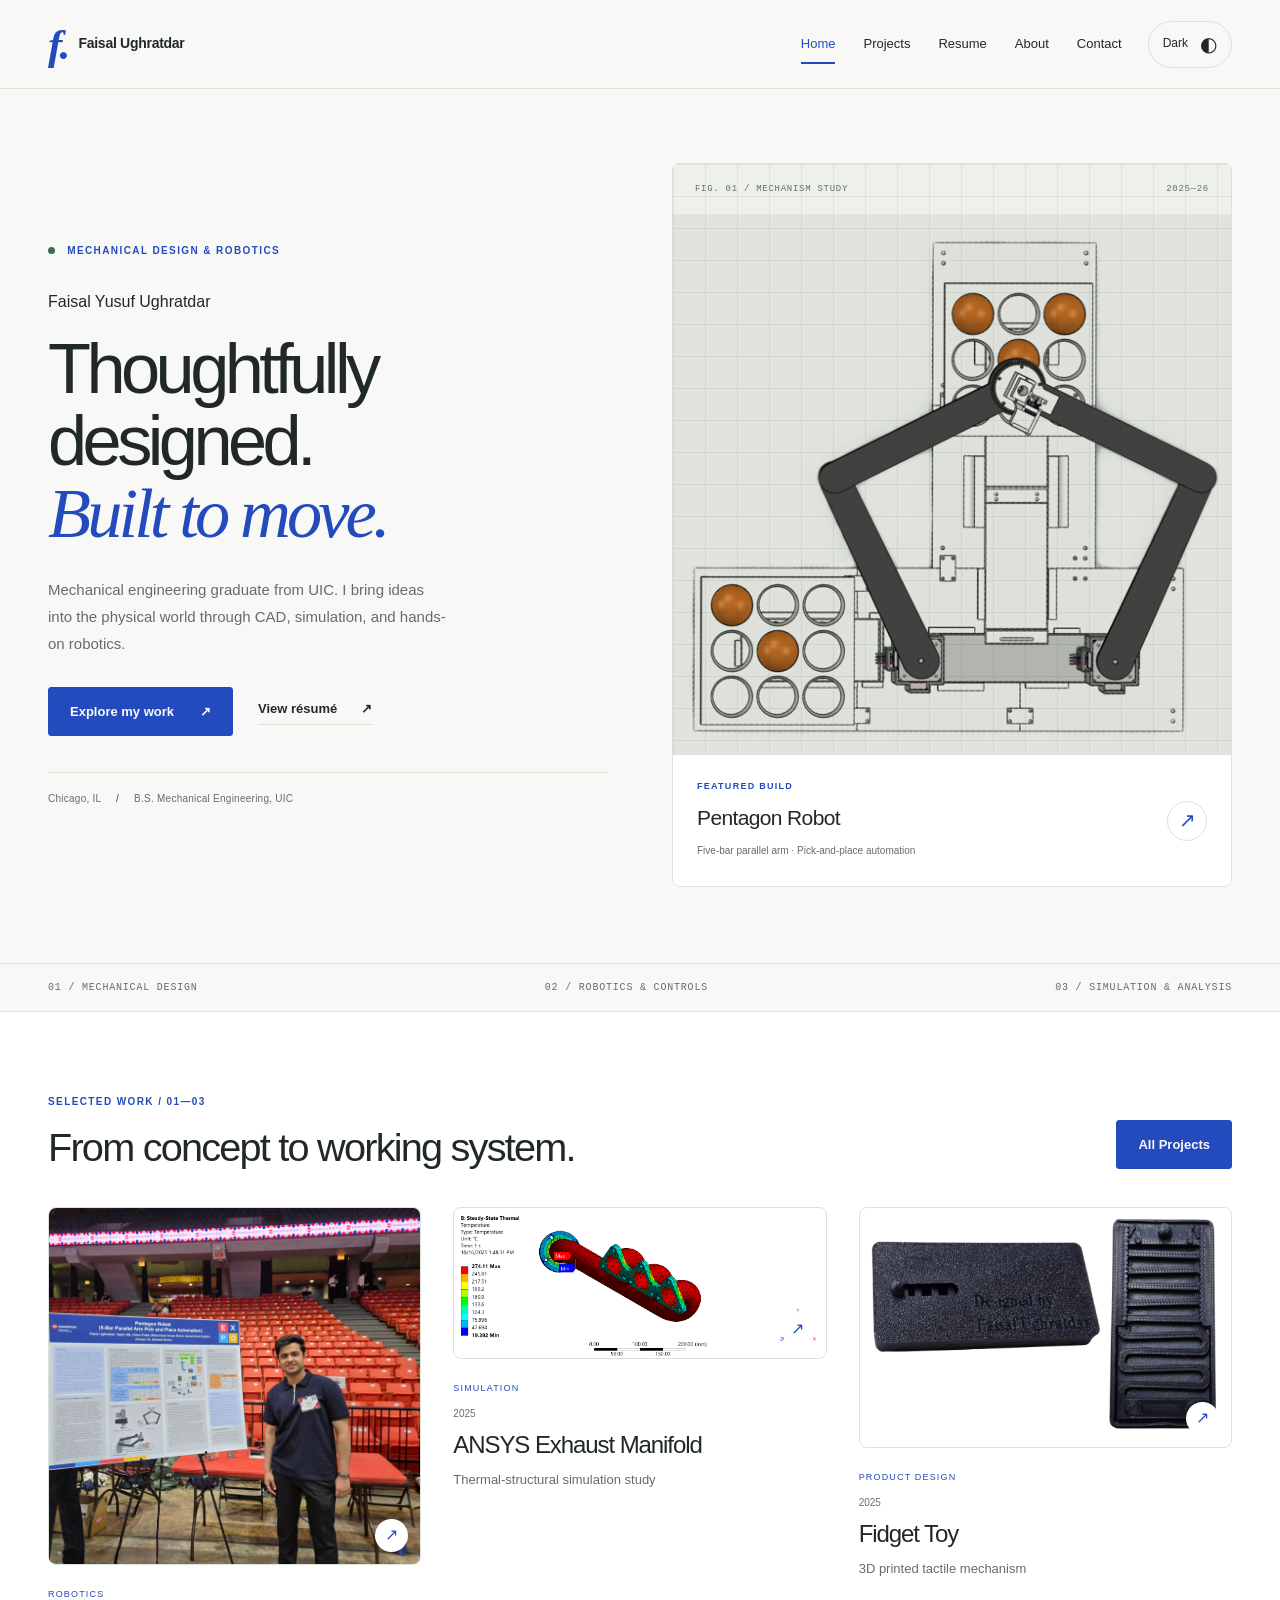
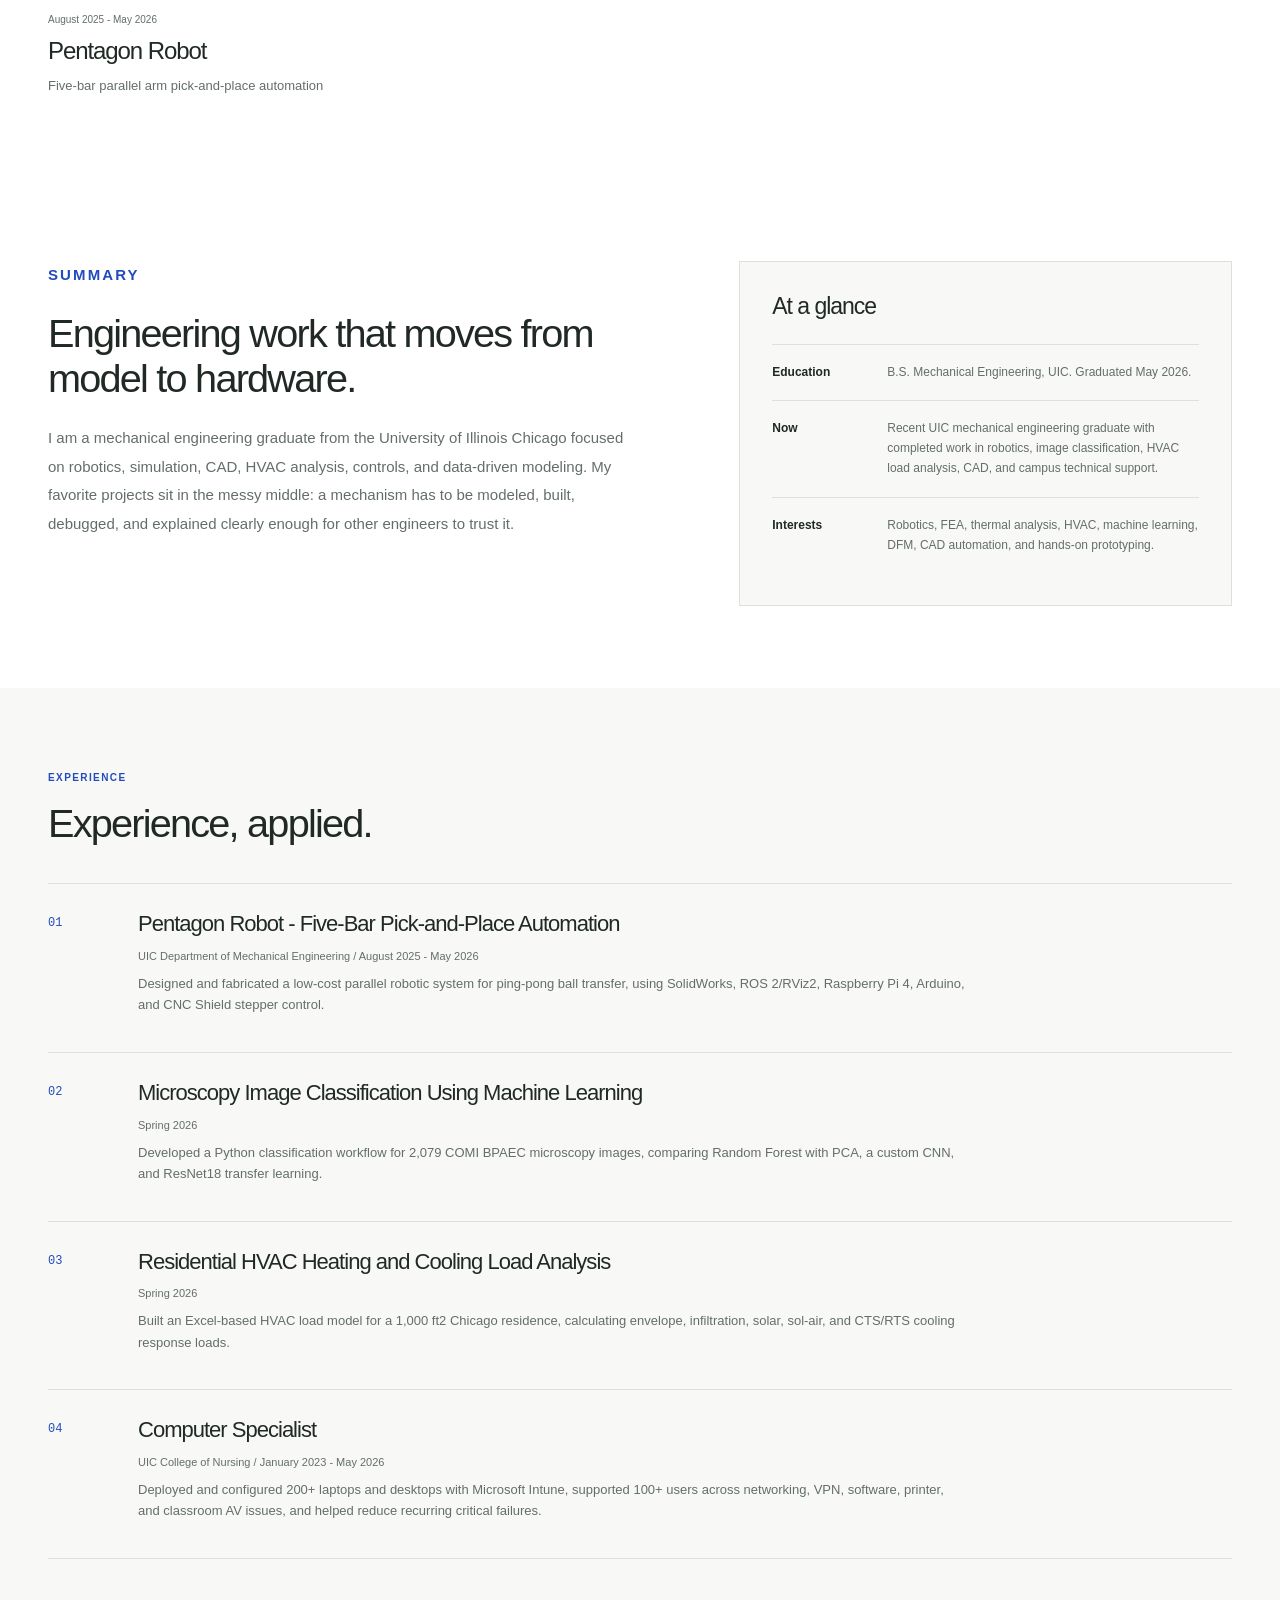
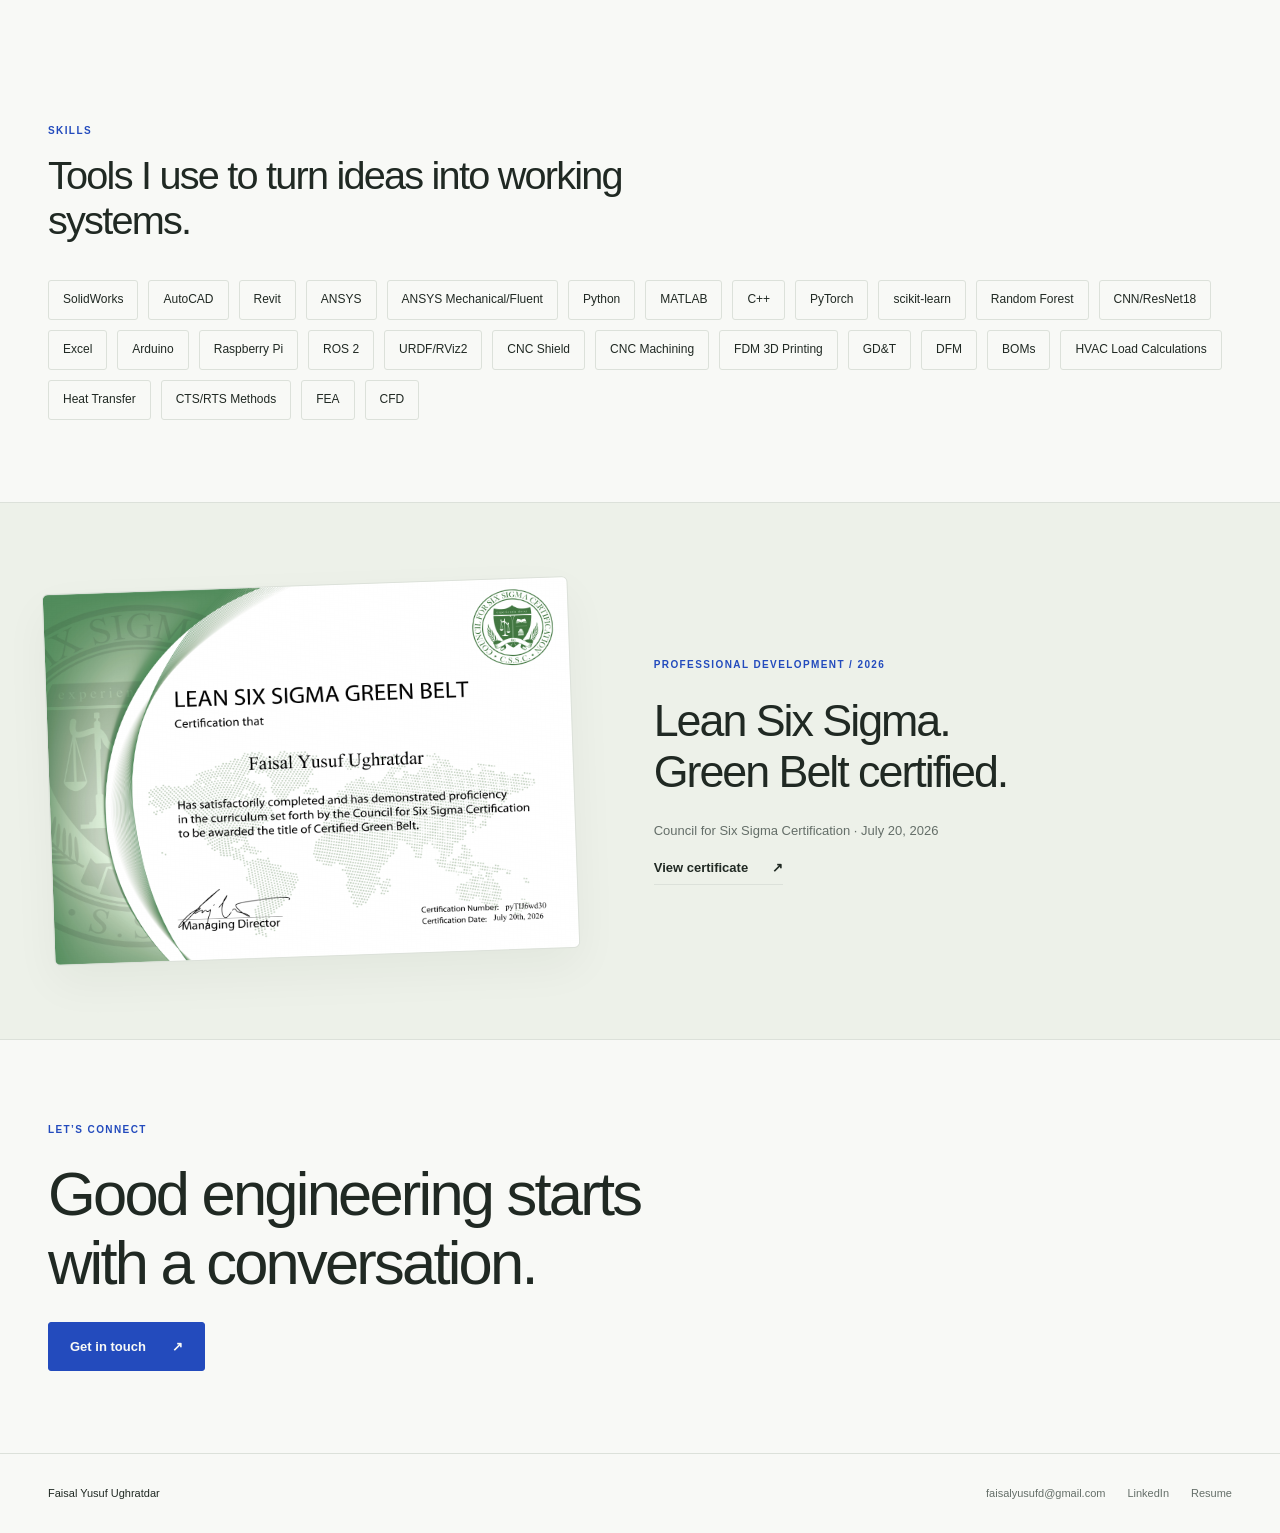
==== commit d83716c4: "Use clean homepage URL in navigation" ====
--- a/index.html
+++ b/index.html
@@ -11,19 +11,26 @@
     <meta name="color-scheme" content="light dark">
     <link rel="icon" href="assets/favicon.svg" type="image/svg+xml">
     <link rel="stylesheet" href="assets/css/styles.css">
+    <link rel="canonical" href="https://mechengrfaisal.com/">
+    <meta property="og:type" content="website">
+    <meta property="og:title" content="Faisal Yusuf Ughratdar | Mechanical Engineering Portfolio">
+    <meta property="og:description" content="Mechanical engineering portfolio for Faisal Yusuf Ughratdar, featuring robotics, CAD, ANSYS simulation, and product design projects.">
+    <meta property="og:url" content="https://mechengrfaisal.com/">
+    <meta property="og:image" content="https://mechengrfaisal.com/assets/media/projects/pentagon-robot/cad-assembly.png">
+    <meta name="twitter:card" content="summary_large_image">
   </head>
   <body>
     <a class="skip-link" href="#main">Skip to content</a>
     <header class="site-header">
       <div class="shell nav-shell">
-        <a class="brand" href="index.html" aria-label="Faisal Yusuf Ughratdar home">
+        <a class="brand" href="/" aria-label="Faisal Yusuf Ughratdar home">
           <span class="brand-mark">f<span class="brand-dot">.</span></span>
           <span>Faisal Ughratdar</span>
         </a>
         <button class="theme-toggle" type="button" data-theme-toggle aria-label="Switch to dark mode" aria-pressed="false">Dark <span aria-hidden="true">◐</span></button>
         <button class="nav-toggle" type="button" aria-expanded="false" aria-label="Open navigation" data-nav-toggle>Menu</button>
         <nav class="nav-links" aria-label="Main navigation" data-nav>
-          <a href="index.html" aria-current="page">Home</a>
+          <a href="/" aria-current="page">Home</a>
           <a href="projects.html">Projects</a>
           <a href="resume.html">Resume</a>
           <a href="about.html">About</a>
--- a/assets/css/styles.css
+++ b/assets/css/styles.css
@@ -229,7 +229,7 @@
   margin:0 12px;
   color:var(--blue)}
 .hero-drawing {
-  align-self:stretch;
+  align-self:center;
   display:flex;
   flex-direction:column;
   text-decoration:none;
@@ -248,13 +248,12 @@
   letter-spacing:.08em;
   color:var(--muted)}
 .drawing-art {
-  flex:1;
   display:grid;
   place-items:center;
-  padding:18px 25px}
+  padding:0}
 .drawing-art img {
   width:100%;
-  max-height:420px;
+  max-height:none;
   object-fit:contain;
   mix-blend-mode:multiply}
 :root[data-theme=dark] .drawing-art img {
@@ -327,14 +326,15 @@
   flex-direction:column;
   min-width:0}
 .project-card__image {
-  background:#eef0eb;
+  background:var(--tint);
   position:relative;
   overflow:hidden;
   border:1px solid var(--line);
-  aspect-ratio:1.28}
+  border-radius:8px;
+  align-self:start;}
 .project-card img {
   width:100%;
-  height:100%;
+  height:auto;
   object-fit:contain;
   transition:transform .35s}
 .project-card:hover img {
@@ -435,8 +435,10 @@
   align-items:center}
 .certificate-image {
   display:block;
-  padding:12px;
-  background:#fff;
+  padding:0;
+  overflow:hidden;
+  border-radius:6px;
+  background:var(--tint);
   box-shadow:var(--shadow);
   border:1px solid var(--line);
   transform:rotate(-2deg);
@@ -504,10 +506,13 @@
 .project-hero>img {
   grid-column:2;
   grid-row:1;
-  width:100%;
+  width:auto;
+  height:auto;
+  justify-self:center;
+  border-radius:8px;
   max-height:440px;
   object-fit:contain;
-  background:#eef0eb;
+  background:var(--tint);
   border:1px solid var(--line)}
 .project-hero__overlay {
   display:none}
@@ -569,15 +574,23 @@
 .media-grid {
   display:grid;
   grid-template-columns:repeat(2,minmax(0,1fr));
-  gap:24px}
+  gap:24px;
+  align-items:start}
 .media-tile {
-  padding:16px;
-  background:#f1f2ee;
+  padding:0;
+  overflow:hidden;
+  border-radius:8px;
+  justify-self:center;
+  max-width:100%;
+  background:var(--tint);
   border:1px solid var(--line);
   display:grid;
   place-items:center}
 .media-tile img {
-  max-height:420px;
+  width:auto;
+  height:auto;
+  max-width:100%;
+  max-height:520px;
   object-fit:contain}
 .video-frame {
   aspect-ratio:16/9;
@@ -697,9 +710,9 @@
 .hero .eyebrow {
   font-size:9px}
 .drawing-art img {
-  max-height:330px}
+  max-height:none}
 .drawing-art {
-  padding:16px 40px}
+  padding:0}
 .drawing-header {
   font-size:8px}
 .discipline-strip .shell {
@@ -719,7 +732,7 @@
   grid-template-columns:1fr;
   gap:38px}
 .project-card__image {
-  aspect-ratio:1.5}
+  aspect-ratio:auto}
 .project-card__body>span {
   max-width:none}
 .project-card__category {
@@ -779,3 +792,71 @@
   transition:none!important;
   animation:none!important}
 }
+
+/* Small, purposeful interactions; all remain usable without animation. */
+.reading-progress {
+  position: absolute;
+  left: 0;
+  bottom: -1px;
+  width: 100%;
+  height: 2px;
+  background: var(--blue);
+  transform: scaleX(0);
+  transform-origin: left;
+  pointer-events: none;
+}
+.site-header { transition: box-shadow 220ms ease; }
+.site-header.is-scrolled { box-shadow: 0 5px 20px #00000009; }
+.project-card__image, .media-tile, .skills-cloud span, .filter-pill, .theme-toggle {
+  transition: border-color 220ms ease, background-color 220ms ease, box-shadow 220ms ease, transform 220ms ease;
+}
+.project-card:focus-visible .project-card__image { border-color: var(--blue); }
+.card-arrow, .circle-arrow, .button > span, .text-link > span {
+  transition: transform 220ms ease;
+}
+.nav-links a::before {
+  content: '';
+  position: absolute;
+  bottom: 3px;
+  left: 0;
+  width: 100%;
+  height: 2px;
+  background: var(--blue);
+  transform: scaleX(0);
+  transform-origin: left;
+  transition: transform 220ms ease;
+}
+.nav-links a:hover::before, .nav-links a:focus-visible::before { transform: scaleX(1); }
+.button:active, .filter-pill:active, .theme-toggle:active { transform: scale(.97); }
+.theme-toggle:hover { border-color: var(--blue); }
+@media (hover: hover) and (pointer: fine) {
+  .hero-drawing {
+    transform: perspective(1100px) rotateX(var(--tilt-x, 0deg)) rotateY(var(--tilt-y, 0deg));
+    transition: transform 260ms ease-out, box-shadow 260ms ease;
+  }
+  .hero-drawing:hover { box-shadow: var(--shadow); }
+  .hero-drawing:hover .circle-arrow, .project-card:hover .card-arrow,
+  .button:hover > span, .text-link:hover > span { transform: translate(2px, -2px); }
+  .project-card:hover .project-card__image { border-color: var(--blue); box-shadow: var(--shadow); }
+  .media-tile:hover { transform: translateY(-3px); border-color: var(--blue); }
+  .skills-cloud span:hover { transform: translateY(-3px); background: var(--tint); border-color: var(--blue); }
+}
+@media (prefers-reduced-motion: no-preference) {
+  .nav-links.is-open { animation: menu-enter 180ms ease-out; }
+  .lightbox[open] { animation: dialog-enter 200ms ease-out; }
+  @keyframes menu-enter { from { opacity: 0; transform: translateY(-6px); } to { opacity: 1; transform: translateY(0); } }
+  @keyframes dialog-enter { from { opacity: 0; transform: scale(.98); } to { opacity: 1; transform: scale(1); } }
+}
+@media (prefers-reduced-motion: reduce) {
+  .hero-drawing, .media-tile:hover, .skills-cloud span:hover,
+  .project-card:hover img, .button:hover, .button:active,
+  .filter-pill:active, .theme-toggle:active { transform: none !important; }
+}
+@media (prefers-reduced-motion: reduce) {
+  .card-arrow, .circle-arrow, .button > span, .text-link > span { transform: none !important; }
+}
+
+/* Let the frame follow the image instead of imposing a padded canvas. */
+.project-card__image { width:100%; }
+.hero-drawing { border-radius:8px; overflow:hidden; }
+.certificate-image img { width:100%; height:auto; }
